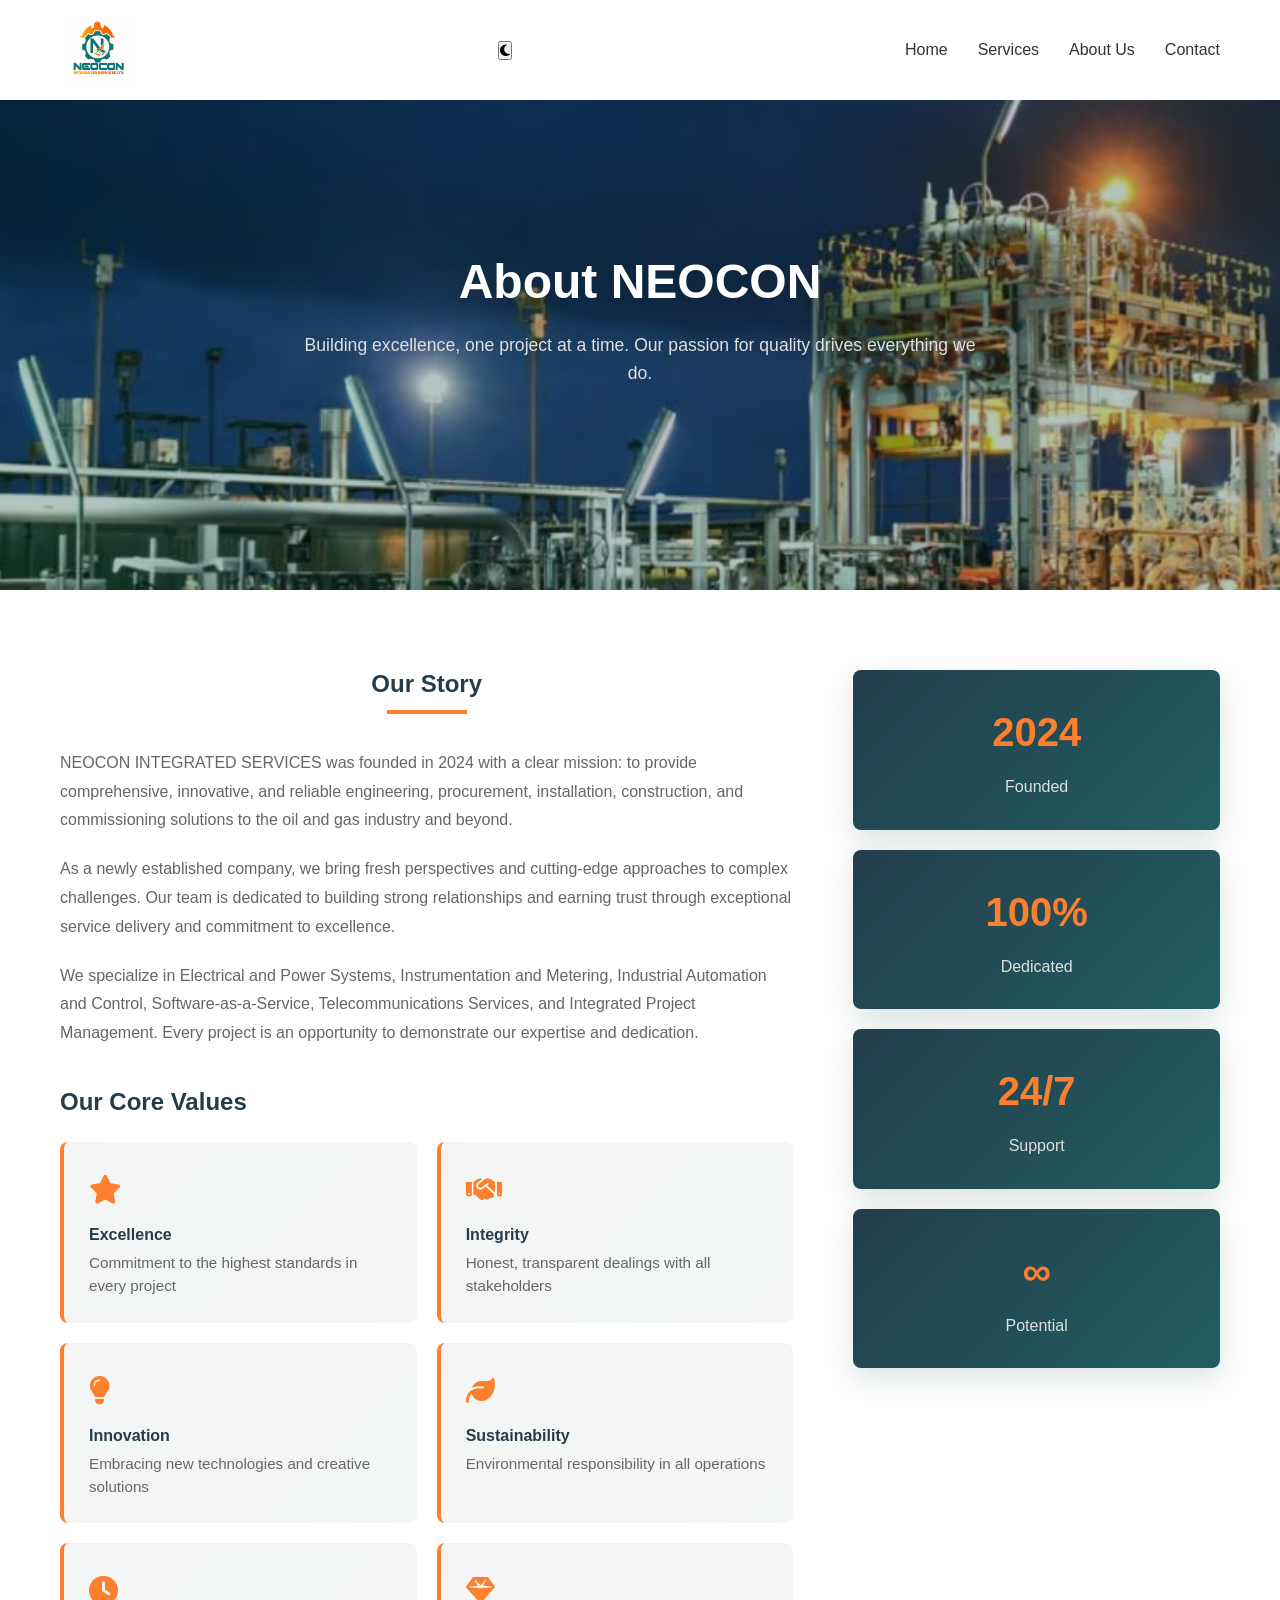
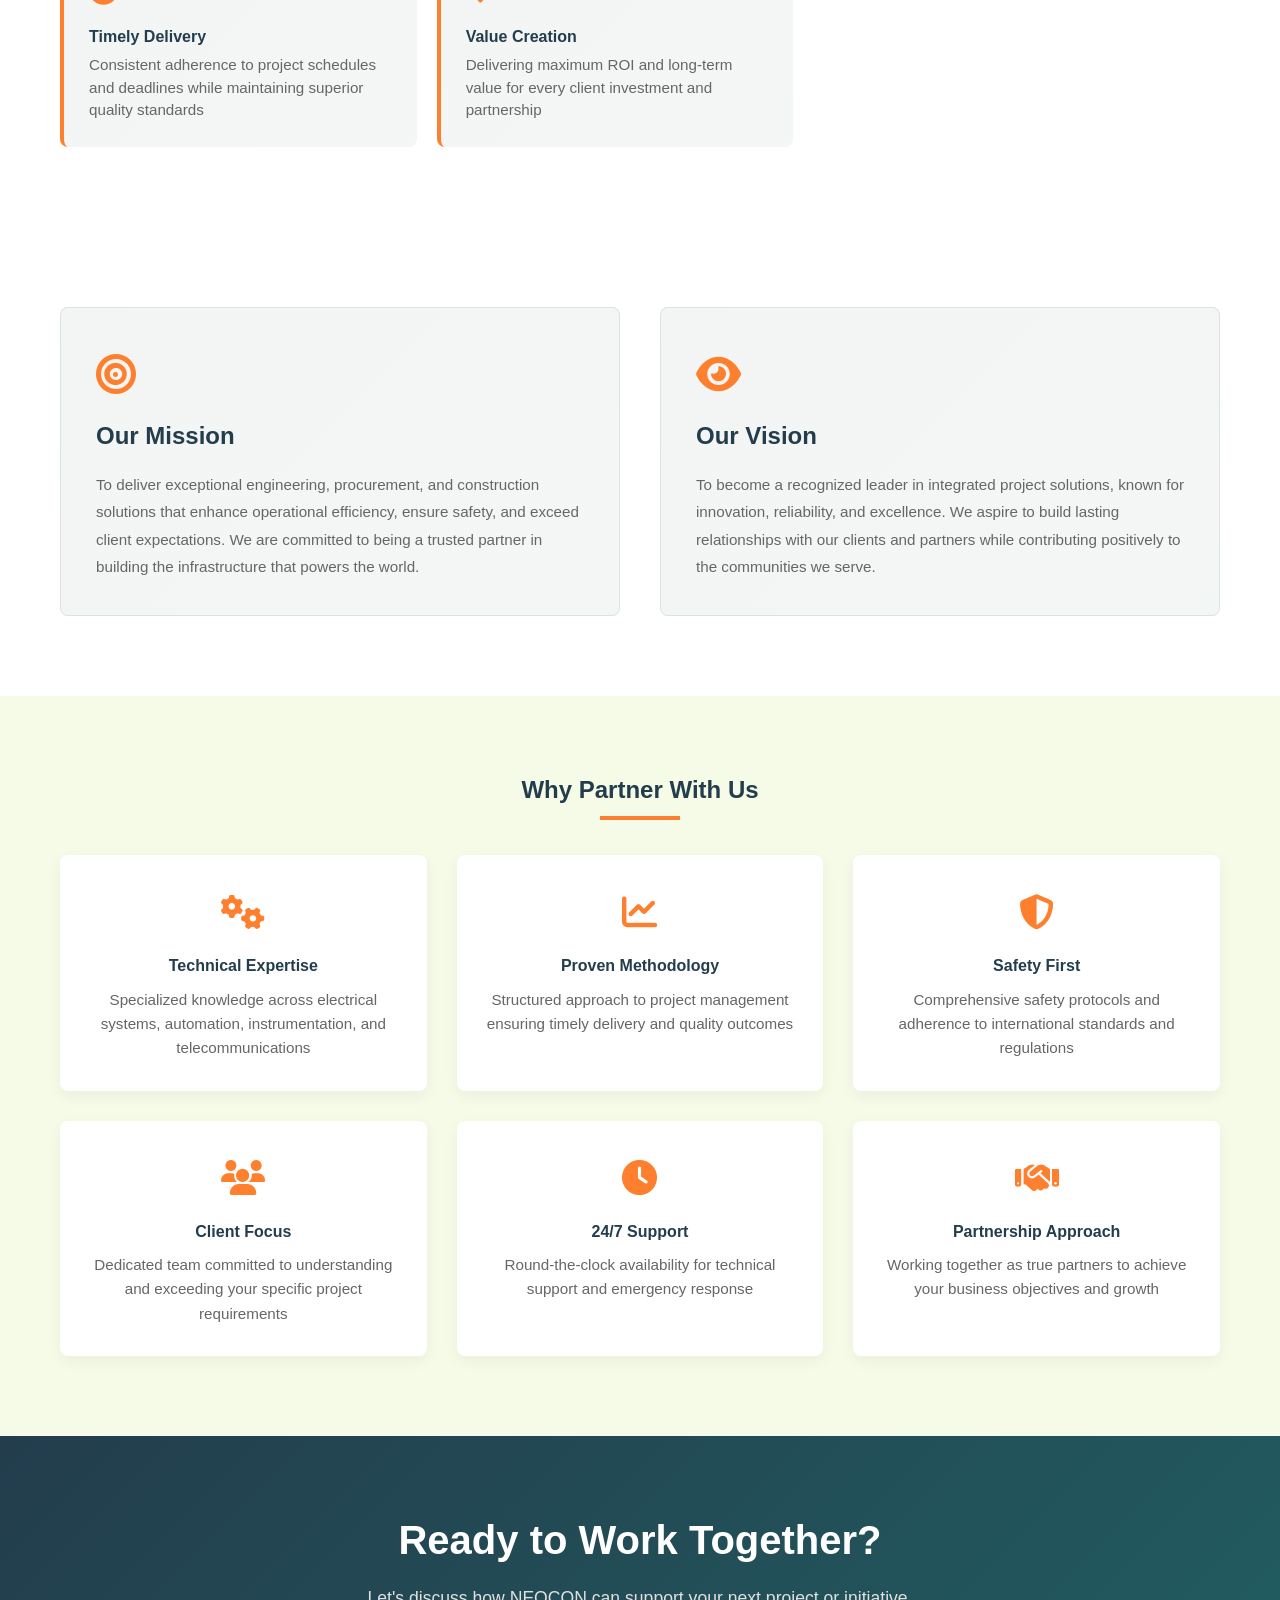
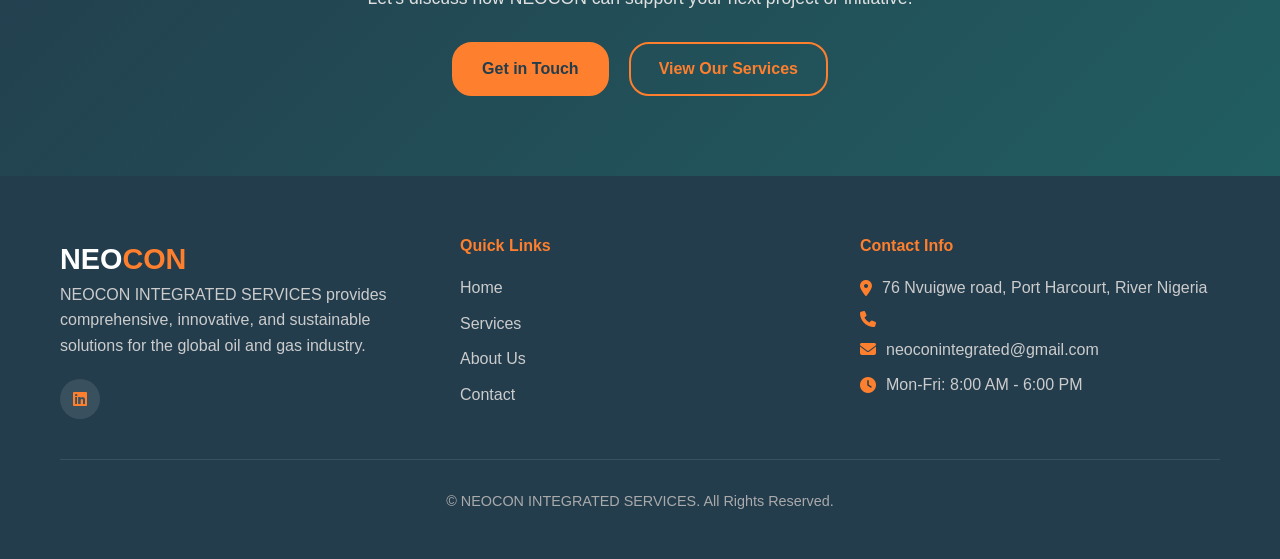
==== about.html @ 06da3a2b "Add files via upload" ====
<!DOCTYPE html>
<html lang="en">
<head>
    <meta charset="UTF-8">
    <meta name="viewport" content="width=device-width, initial-scale=1.0">
    <title>About Us | NEOCON INTEGRATED SERVICES</title>
    <link rel="preload" href="./assets/images/neocon-logo.jpg" as="image">
    <link rel="preload" href="./style.css" as="style">
    <link rel="preload" href="https://cdnjs.cloudflare.com/ajax/libs/font-awesome/6.4.0/css/all.min.css" as="style">
    <link rel="stylesheet" href="https://cdnjs.cloudflare.com/ajax/libs/font-awesome/6.4.0/css/all.min.css">
    <link rel="stylesheet" href="./style.css">
    <style>
        html { background: #233d4d; }
        body { background: #f5fbe6; opacity: 0; animation: fadeIn 0.5s ease-in forwards; }
        @keyframes fadeIn { to { opacity: 1; } }
    </style>
</head>
<body>
    <!-- Header & Navigation -->
    <header id="header">
        <div class="container header-container">
            <div class="logo">
                <div class="logo"><img src="./assets/images/neocon-logo.jpg" style="height: 70px;" alt="NEOCON Logo"></div>
            </div>
            
            <button class="mobile-menu-btn" id="mobile-menu-btn">
                <i class="fas fa-bars"></i>
            </button>

            <button class="theme-toggle" id="theme-toggle" aria-label="Toggle theme">
                <i class="fas fa-moon"></i>
            </button>
            
            <nav class="navigation">
                <ul class="nav-list" id="nav-list">
                    <li><a href="index.html#home">Home</a></li>
                    <li><a href="services.html">Services</a></li>
                    <li><a href="about.html">About Us</a></li>
                    <!-- <li><a href="index.html#projects">Projects</a></li> -->
                    <li><a href="index.html#contact">Contact</a></li>
                </ul>
            </nav>
        </div>
    </header>

    <!-- About Hero Section -->
    <section class="hero about-hero">
        <div class="container">
            <div class="hero-content">
                <h1>About NEOCON</h1>
                <p>Building excellence, one project at a time. Our passion for quality drives everything we do.</p>
            </div>
        </div>
    </section>

    <!-- Company Overview -->
    <section class="section about-overview">
        <div class="container">
            <div class="overview-grid">
                <div class="overview-content">
                    <h2 class="section-title">Our Story</h2>
                    <p>NEOCON INTEGRATED SERVICES was founded in 2024 with a clear mission: to provide comprehensive, innovative, and reliable engineering, procurement, installation, construction, and commissioning solutions to the oil and gas industry and beyond.</p>
                    
                    <p>As a newly established company, we bring fresh perspectives and cutting-edge approaches to complex challenges. Our team is dedicated to building strong relationships and earning trust through exceptional service delivery and commitment to excellence.</p>
                    
                    <p>We specialize in Electrical and Power Systems, Instrumentation and Metering, Industrial Automation and Control, Software-as-a-Service, Telecommunications Services, and Integrated Project Management. Every project is an opportunity to demonstrate our expertise and dedication.</p>

                    <div class="about-values">
                        <h3>Our Core Values</h3>
                        <div class="values-grid">
                            <div class="value-item">
                                <div class="value-icon"><i class="fas fa-star"></i></div>
                                <h4>Excellence</h4>
                                <p>Commitment to the highest standards in every project</p>
                            </div>
                            <div class="value-item">
                                <div class="value-icon"><i class="fas fa-handshake"></i></div>
                                <h4>Integrity</h4>
                                <p>Honest, transparent dealings with all stakeholders</p>
                            </div>
                            <div class="value-item">
                                <div class="value-icon"><i class="fas fa-lightbulb"></i></div>
                                <h4>Innovation</h4>
                                <p>Embracing new technologies and creative solutions</p>
                            </div>
                            <div class="value-item">
                                <div class="value-icon"><i class="fas fa-leaf"></i></div>
                                <h4>Sustainability</h4>
                                <p>Environmental responsibility in all operations</p>
                            </div>
                            <div class="value-item">
                                <div class="value-icon"><i class="fas fa-clock"></i></div>
                                <h4>Timely Delivery</h4>
                                <p>Consistent adherence to project schedules and deadlines while maintaining superior quality standards</p>
                            </div>
                            <div class="value-item">
                                <div class="value-icon"><i class="fas fa-gem"></i></div>
                                <h4>Value Creation</h4>
                                <p>Delivering maximum ROI and long-term value for every client investment and partnership</p>
                            </div>
                        </div>
                    </div>
                </div>

                <div class="overview-stats">
                    <div class="stat-box">
                        <div class="stat-number">2024</div>
                        <div class="stat-label">Founded</div>
                    </div>
                    <div class="stat-box">
                        <div class="stat-number">100%</div>
                        <div class="stat-label">Dedicated</div>
                    </div>
                    <div class="stat-box">
                        <div class="stat-number">24/7</div>
                        <div class="stat-label">Support</div>
                    </div>
                    <div class="stat-box">
                        <div class="stat-number">∞</div>
                        <div class="stat-label">Potential</div>
                    </div>
                </div>
            </div>
        </div>
    </section>

    <!-- Certifications Section -->
    <!-- <section class="section certifications-section">
        <div class="container">
            <h2 class="section-title">Certifications & Credentials</h2>
            
            <div class="certifications-container"> -->
                <!-- Upload Section -->
                <!-- <div class="cert-upload-box">
                    <div class="upload-icon">
                        <i class="fas fa-cloud-upload-alt"></i>
                    </div>
                    <h3>Add Certifications</h3>
                    <p>Upload company certifications, compliance documents, and credentials here</p>
                    <div class="cert-upload-area" id="certUploadArea">
                        <input type="file" id="certInput" multiple accept="image/*,.pdf" hidden>
                        <p><i class="fas fa-upload"></i> Click or drag images/PDFs here</p>
                    </div>
                    <button id="certBrowseBtn" class="btn" style="margin-top: 15px;">Choose Files</button>
                </div> -->

                <!-- Gallery Section -->
                <!-- <div class="cert-gallery" id="certGallery">
                    <h3 style="grid-column: 1 / -1; text-align: center; color: var(--dark-green); margin-bottom: 20px;">Uploaded Certifications</h3>
                    <div id="certItems" style="grid-column: 1 / -1; text-align: center; padding: 40px; color: #999;">
                        <p>No certifications uploaded yet</p>
                    </div>
                </div>
            </div> -->
        <!-- </div>
    </section> -->

    <!-- Mission & Vision -->
    <section class="section mission-vision">
        <div class="container">
            <div class="mission-vision-grid">
                <div class="mission-box">
                    <div class="mv-icon">
                        <i class="fas fa-bullseye"></i>
                    </div>
                    <h3>Our Mission</h3>
                    <p>To deliver exceptional engineering, procurement, and construction solutions that enhance operational efficiency, ensure safety, and exceed client expectations. We are committed to being a trusted partner in building the infrastructure that powers the world.</p>
                </div>

                <div class="vision-box">
                    <div class="mv-icon">
                        <i class="fas fa-eye"></i>
                    </div>
                    <h3>Our Vision</h3>
                    <p>To become a recognized leader in integrated project solutions, known for innovation, reliability, and excellence. We aspire to build lasting relationships with our clients and partners while contributing positively to the communities we serve.</p>
                </div>
            </div>
        </div>
    </section>

    <!-- Why Partner With Us -->
    <section class="section why-partner">
        <div class="container">
            <h2 class="section-title">Why Partner With Us</h2>
            <div class="partner-grid">
                <div class="partner-card">
                    <div class="partner-icon">
                        <i class="fas fa-cogs"></i>
                    </div>
                    <h4>Technical Expertise</h4>
                    <p>Specialized knowledge across electrical systems, automation, instrumentation, and telecommunications</p>
                </div>

                <div class="partner-card">
                    <div class="partner-icon">
                        <i class="fas fa-chart-line"></i>
                    </div>
                    <h4>Proven Methodology</h4>
                    <p>Structured approach to project management ensuring timely delivery and quality outcomes</p>
                </div>

                <div class="partner-card">
                    <div class="partner-icon">
                        <i class="fas fa-shield-alt"></i>
                    </div>
                    <h4>Safety First</h4>
                    <p>Comprehensive safety protocols and adherence to international standards and regulations</p>
                </div>

                <div class="partner-card">
                    <div class="partner-icon">
                        <i class="fas fa-users"></i>
                    </div>
                    <h4>Client Focus</h4>
                    <p>Dedicated team committed to understanding and exceeding your specific project requirements</p>
                </div>

                <div class="partner-card">
                    <div class="partner-icon">
                        <i class="fas fa-clock"></i>
                    </div>
                    <h4>24/7 Support</h4>
                    <p>Round-the-clock availability for technical support and emergency response</p>
                </div>

                <div class="partner-card">
                    <div class="partner-icon">
                        <i class="fas fa-handshake"></i>
                    </div>
                    <h4>Partnership Approach</h4>
                    <p>Working together as true partners to achieve your business objectives and growth</p>
                </div>
            </div>
        </div>
    </section>

    <!-- CTA Section -->
    <section class="section cta-section">
        <div class="container">
            <div class="cta-content">
                <h2>Ready to Work Together?</h2>
                <p>Let's discuss how NEOCON can support your next project or initiative.</p>
                <div class="cta-buttons">
                    <a href="index.html#contact" class="btn">Get in Touch</a>
                    <a href="services.html" class="btn btn-outline">View Our Services</a>
                </div>
            </div>
        </div>
    </section>

    <!-- Footer -->
    <footer>
        <div class="container">
            <div class="footer-content">
                <div class="footer-about">
                    <div class="footer-logo">
                        <div class="logo-text">NEO<span>CON</span></div>
                    </div>
                    <p>NEOCON INTEGRATED SERVICES provides comprehensive, innovative, and sustainable solutions for the global oil and gas industry.</p>
                    <div class="social-links">
                        <a href="#"><i class="fab fa-linkedin"></i></a>
                        <!-- <a href="#"><i class="fab fa-twitter"></i></a>
                        <a href="#"><i class="fab fa-facebook"></i></a>
                        <a href="#"><i class="fab fa-instagram"></i></a> -->
                    </div>
                </div>
                
                <div class="footer-links">
                    <h4>Quick Links</h4>
                    <ul>
                        <li><a href="index.html#home">Home</a></li>
                        <li><a href="./services.html">Services</a></li>
                        <li><a href="./about.html">About Us</a></li>
                        <!-- <li><a href="index.html#projects">Projects</a></li> -->
                        <li><a href="index.html#contact">Contact</a></li>
                    </ul>
                </div>
                
                <div class="footer-contact">
                    <h4>Contact Info</h4>
                    <p><i class="fas fa-map-marker-alt"></i> <a href="https://maps.app.goo.gl/WwcGTMged2ic7TFr7" >  76 Nvuigwe road, Port Harcourt, River Nigeria</a></p>
                    <p><i class="fas fa-phone"></i> <a href="tel:+"></a></p>
                    <p><i class="fas fa-envelope"></i> <a href="mailto:neoconintegrated@gmail.com">neoconintegrated@gmail.com</a></p>
                    <p><i class="fas fa-clock"></i> Mon-Fri: 8:00 AM - 6:00 PM</p>
                </div>
            </div>
            
            <div class="copyright">
                <p>&copy;  NEOCON INTEGRATED SERVICES. All Rights Reserved.</p>
            </div>
        </div>
    </footer>

    <script>
        // Mobile Menu Toggle
        const mobileMenuBtn = document.getElementById('mobile-menu-btn');
        const navList = document.getElementById('nav-list');
        
        mobileMenuBtn.addEventListener('click', () => {
            navList.classList.toggle('active');
            mobileMenuBtn.innerHTML = navList.classList.contains('active') 
                ? '<i class="fas fa-times"></i>' 
                : '<i class="fas fa-bars"></i>';
        });
        
        // Close mobile menu when clicking a link
        document.querySelectorAll('.nav-list a').forEach(link => {
            link.addEventListener('click', () => {
                navList.classList.remove('active');
                mobileMenuBtn.innerHTML = '<i class="fas fa-bars"></i>';
            });
        });
        
        // Header scroll effect
        window.addEventListener('scroll', () => {
            const header = document.getElementById('header');
            if (window.scrollY > 100) {
                header.classList.add('scrolled');
            } else {
                header.classList.remove('scrolled');
            }
        });

        // Certification Upload Handling
        const certInput = document.getElementById('certInput');
        const certBrowseBtn = document.getElementById('certBrowseBtn');
        const certUploadArea = document.getElementById('certUploadArea');
        const certGallery = document.getElementById('certGallery');
        const certItems = document.getElementById('certItems');

        certBrowseBtn.addEventListener('click', () => certInput.click());

        certUploadArea.addEventListener('click', () => certInput.click());

        // Drag and drop
        certUploadArea.addEventListener('dragover', (e) => {
            e.preventDefault();
            certUploadArea.style.borderColor = 'var(--light-orange)';
            certUploadArea.style.backgroundColor = 'rgba(249, 168, 38, 0.05)';
        });

        certUploadArea.addEventListener('dragleave', () => {
            certUploadArea.style.borderColor = '#ddd';
            certUploadArea.style.backgroundColor = '#f9f9f9';
        });

        certUploadArea.addEventListener('drop', (e) => {
            e.preventDefault();
            certUploadArea.style.borderColor = '#ddd';
            certUploadArea.style.backgroundColor = '#f9f9f9';
            handleFiles(e.dataTransfer.files);
        });

        certInput.addEventListener('change', (e) => {
            handleFiles(e.target.files);
        });

        function handleFiles(files) {
            if (files.length === 0) return;

            // Clear the "no certifications" message
            if (certItems.querySelector('p')) {
                certItems.innerHTML = '';
            }

            Array.from(files).forEach(file => {
                if (file.type.startsWith('image/') || file.type === 'application/pdf') {
                    const certItem = document.createElement('div');
                    certItem.className = 'cert-item';

                    if (file.type.startsWith('image/')) {
                        const reader = new FileReader();
                        reader.onload = (e) => {
                            certItem.innerHTML = `
                                <img src="${e.target.result}" alt="Certification">
                                <div class="cert-name">${file.name}</div>
                                <button class="cert-delete" onclick="this.parentElement.remove()">
                                    <i class="fas fa-trash"></i>
                                </button>
                            `;
                            certItems.appendChild(certItem);
                        };
                        reader.readAsDataURL(file);
                    } else if (file.type === 'application/pdf') {
                        certItem.innerHTML = `
                            <div class="cert-pdf-icon"><i class="fas fa-file-pdf"></i></div>
                            <div class="cert-name">${file.name}</div>
                            <button class="cert-delete" onclick="this.parentElement.remove()">
                                <i class="fas fa-trash"></i>
                            </button>
                        `;
                        certItems.appendChild(certItem);
                    }
                }
            });
        }

        // Smooth scrolling for anchor links
        document.querySelectorAll('a[href^="#"]').forEach(anchor => {
            anchor.addEventListener('click', function(e) {
                e.preventDefault();
                
                const targetId = this.getAttribute('href');
                if (targetId === '#') return;
                
                const targetElement = document.querySelector(targetId);
                if (targetElement) {
                    window.scrollTo({
                        top: targetElement.offsetTop - 80,
                        behavior: 'smooth'
                    });
                }
            });
        });
    </script>
    <script>
        (function() {
            const toggle = document.getElementById('theme-toggle');
            if (!toggle) return;
            const root = document.documentElement;
            const stored = localStorage.getItem('theme');
            const prefersDark = window.matchMedia && window.matchMedia('(prefers-color-scheme: dark)').matches;
            let theme = stored || (prefersDark ? 'dark' : 'light');
            root.setAttribute('data-theme', theme);
            function updateIcon() {
                toggle.innerHTML = theme === 'dark' ? '<i class="fas fa-sun"></i>' : '<i class="fas fa-moon"></i>';
            }
            updateIcon();
            toggle.addEventListener('click', () => {
                theme = theme === 'dark' ? 'light' : 'dark';
                root.setAttribute('data-theme', theme);
                localStorage.setItem('theme', theme);
                updateIcon();
            });
        })();
    </script>
</body>
</html>
---- style.css ----
/* Base Styles & Variables */
        :root {
            --dark-green: #233d4d;
            --light-orange: #fe7f2d;
            --medium-green: #215e61;
            --light-green: #2a7a7e;
            --dark-gray: #333;
            --light-gray: #f5fbe6;
            --white: #ffffff;
            --transition: all 0.3s ease;
        }

        * {
            margin: 0;
            padding: 0;
            box-sizing: border-box;
        }

        html {
            scroll-behavior: smooth;
        }

        body {
            font-family: 'Segoe UI', Tahoma, Geneva, Verdana, sans-serif;
            line-height: 1.6;
            color: var(--dark-gray);
            background-color: var(--white);
            opacity: 0;
            animation: fadeInBody 0.5s ease-in forwards;
            transition: background-color 0.25s ease, color 0.25s ease;
            overflow-x: hidden;
        }

        @keyframes fadeInBody {
            to {
                opacity: 1;
            }
        }

        /* Smooth section reveal animations */
        .section {
            animation: slideUpFade 0.8s ease-out forwards;
            opacity: 0;
        }

        @keyframes slideUpFade {
            from {
                opacity: 0;
                transform: translateY(20px);
            }
            to {
                opacity: 1;
                transform: translateY(0);
            }
        }

        header {
            animation: slideDownFade 0.6s ease-out forwards;
        }

        @keyframes slideDownFade {
            from {
                opacity: 0;
                transform: translateY(-20px);
            }
            to {
                opacity: 1;
                transform: translateY(0);
            }
        }

        footer {
            animation: slideUpFade 0.8s ease-out forwards;
            opacity: 0;
        }

        h1, h2, h3, h4 {
            font-weight: 700;
            line-height: 1.2;
            margin-bottom: 1rem;
        }

        p {
            margin-bottom: 1rem;
        }

        a {
            text-decoration: none;
            color: inherit;
        }

        ul {
            list-style: none;
        }

        .container {
            width: 100%;
            max-width: 1200px;
            margin: 0 auto;
            padding: 0 20px;
        }

        .section {
            padding: 80px 0;
            animation: slideUpFade 0.8s ease-out forwards;
            opacity: 0;
        }

        /* Stagger animation delays for multiple sections */
        .section:nth-of-type(1) { animation-delay: 0.1s; }
        .section:nth-of-type(2) { animation-delay: 0.2s; }
        .section:nth-of-type(3) { animation-delay: 0.3s; }
        .section:nth-of-type(4) { animation-delay: 0.4s; }
        .section:nth-of-type(5) { animation-delay: 0.5s; }

        .section-title {
            text-align: center;
            margin-bottom: 50px;
            color: var(--dark-green);
            position: relative;
        }

        .section-title::after {
            content: '';
            position: absolute;
            width: 80px;
            height: 4px;
            background-color: var(--light-orange);
            bottom: -15px;
            left: 50%;
            transform: translateX(-50%);
        }

        .btn {
            display: inline-block;
            padding: 12px 28px;
            background-color: var(--light-orange);
            color: var(--dark-green);
            font-weight: 600;
            border-radius: 20px;
            transition: var(--transition);
            border: 2px solid var(--light-orange);
        }

        .btn:hover {
            background-color: transparent;
            color: var(--light-orange);
        }

        .btn-outline {
            background-color: transparent;
            color: var(--light-orange);
            border: 2px solid var(--light-orange);
            border-radius: 20px;
        }

        .btn-outline:hover {
            background-color: var(--light-orange);
            color: var(--dark-green);
        }

        /* Header & Navigation */
        header {
            position: fixed;
            top: 0;
            left: 0;
            width: 100%;
            z-index: 1000;
            /* background-color: rgba(10, 61, 47, 0.95); */
            background-color: white;
            padding: 15px 0;
            transition: var(--transition);
        }

        header.scrolled {
            padding: 10px 0;
            box-shadow: 0 5px 15px rgba(0, 0, 0, 0.1);
        }

        .header-container {
            display: flex;
            justify-content: space-between;
            align-items: center;
            width: 100%;
        }

        .logo {
            display: flex;
            align-items: center;
        }

        .logo-text {
            color: var(--white);
            font-size: 1.8rem;
            font-weight: 700;
        }

         span {
            color: var(--light-orange);
        }

        .nav-list {
            display: flex;
        }

        .nav-list li {
            margin-left: 30px;
        }

        .nav-list a {
            color: var(black);
            font-weight: 500;
            transition: var(--transition);
            position: relative;
        }

        .nav-list a:hover {
            color: var(--light-orange);
        }

        .nav-list a::after {
            content: '';
            position: absolute;
            width: 0;
            height: 2px;
            background-color: var(--light-orange);
            bottom: -5px;
            left: 0;
            transition: var(--transition);
        }

        .nav-list a:hover::after {
            width: 100%;

        }

        .mobile-menu-btn {
            display: none;
            background: none;
            border: none;
            color: var(--dark-green);
            font-size: 1.5rem;
            cursor: pointer;
            padding: 8px 12px;
        }

        /* theme-toggle styles removed */

        /* Hero Section */
        .hero {
            height: 100vh;
            background: linear-gradient(rgba(10, 61, 47, 0.2), rgba(10, 61, 47, 0.2)), url('./assets/images/maksym-kaharlytskyi-u13zBF4r56A-unsplash.jpg');
            object-fit: cover;
            background-size: cover;
            background-position: center;
            display: flex;
            align-items: center;
            color: var(--white);
            text-align: center;
            margin-top: 50px;
        }

        .hero-content {
            max-width: 800px;
            margin: 0 auto;
        }

        .hero h1 {
            font-size: 3.5rem;
            margin-bottom: 20px;
            color: var(--white);
        }

        .hero p {
            font-size: 1.2rem;
            margin-bottom: 30px;
            color: #e0e0e0;
        }

        .hero-btns {
            display: flex;
            justify-content: center;
            gap: 20px;
            margin-top: 30px;
            border-radius: 20px;
        }

        /* Services Section */
        .services {
            background-color: var(--light-gray);
        }

        .services-grid {
            display: grid;
            grid-template-columns: repeat(auto-fit, minmax(300px, 1fr));
            gap: 30px;
        }

        .service-card {
            /* background-color: var(--white); */
            background: linear-gradient(rgba(4, 59, 15, 1.0), rgba(3, 59, 18, 1.0)), url('./assets/images/elena-mozhvilo-RhXAO8OXyDY-unsplash.jpg');
            color: white;
            border-radius: 8px;
            overflow: hidden;
            box-shadow: 0 5px 15px rgba(0, 0, 0, 0.05);
            transition: var(--transition);
        }

        .service-card:hover {
            transform: translateY(-10px);
            box-shadow: 0 15px 30px rgba(0, 0, 0, 0.1);
        }

        .service-icon {
            height: 70px;
            width: 70px;
            background-color: var(--white);
            color: var(--light-orange);
            border-radius: 50%;
            display: flex;
            align-items: center;
            justify-content: center;
            font-size: 1.8rem;
            margin: 30px auto 20px;
        }

        .service-content {
            padding: 30px 25px 30px;
            text-align: center;
        }

        .service-content h3 {
            color: var(--white);
        }

        /* About Section */
        #about {
            background-color: var(--white);
        }
        .about-content {
            display: grid;
            grid-template-columns: repeat(auto-fit, minmax(300px, 1fr));
            gap: 50px;
            align-items: center;
        }

        .about-text h2 {
            color: var(--dark-green);
        }

        .about-highlights {
            margin-top: 30px;
        }

        .highlight {
            display: flex;
            align-items: center;
            margin-bottom: 20px;
        }

        .highlight-icon {
            color: var(--light-orange);
            font-size: 1.5rem;
            margin-right: 15px;
        }

        /* Projects Section */
        /* .projects {
            background-color: var(--light-gray);
        }

        .project-grid {
            display: grid;
            grid-template-columns: repeat(auto-fit, minmax(300px, 1fr));
            gap: 30px;
        }

        .project-card {
            background-color: var(--white);
            border-radius: 8px;
            overflow: hidden;
            box-shadow: 0 5px 15px rgba(0, 0, 0, 0.05);
        }

        .project-img {
            height: 200px;
            background-color: var(--medium-green);
            background-size: cover;
            background-position: center;
        }

        .project-content {
            padding: 25px;
        }

        .project-content h3 {
            color: var(--dark-green);
        } */

        /* Contact Section */
        #contact {
            background-color: var(--light-gray);
        }
        .contact-container {
            display: grid;
            grid-template-columns: repeat(auto-fit, minmax(300px, 1fr));
            gap: 50px;
        }

        .contact-info h3 {
            color: var(--dark-green);
            margin-bottom: 20px;
        }

        .contact-detail {
            display: flex;
            align-items: flex-start;
            margin-bottom: 25px;
        }

        .contact-icon {
            color: var(--light-orange);
            font-size: 1.2rem;
            margin-right: 15px;
            margin-top: 5px;
        }

        .contact-form input,
        .contact-form textarea {
            width: 100%;
            padding: 12px 15px;
            margin-bottom: 20px;
            border: 1px solid #ddd;
            border-radius: 4px;
            font-family: inherit;
        }

        .contact-form textarea {
            min-height: 150px;
            resize: vertical;
        }

        /* Footer */
        footer {
            background-color: var(--dark-green);
            color: var(--white);
            padding: 60px 0 30px;
        }

        .footer-content {
            display: grid;
            grid-template-columns: repeat(auto-fit, minmax(250px, 1fr));
            gap: 40px;
            margin-bottom: 40px;
        }

        .footer-logo .logo-text {
            font-size: 1.8rem;
        }

        .footer-about p {
            margin-bottom: 20px;
            color: #ccc;
        }

        .footer-links h4,
        .footer-contact h4 {
            color: var(--light-orange);
            margin-bottom: 20px;
        }

        .footer-links ul li {
            margin-bottom: 10px;
        }

        .footer-links ul li a {
            color: #ccc;
            transition: var(--transition);
        }

        .footer-links ul li a:hover {
            color: var(--light-orange);
            padding-left: 5px;
        }

        .footer-contact p {
            color: #ccc;
            margin-bottom: 10px;
            display: flex;
            align-items: center;
        }

        .footer-contact i {
            color: var(--light-orange);
            margin-right: 10px;
        }

        .copyright {
            text-align: center;
            padding-top: 30px;
            border-top: 1px solid rgba(255, 255, 255, 0.1);
            color: #aaa;
            font-size: 0.9rem;
        }

        /* Responsive Design */
        @media (max-width: 992px) {
            .hero h1 {
                font-size: 2.8rem;
            }
            
            
        }

        @media (max-width: 768px) {
            .mobile-menu-btn {
                display: block;
                position: absolute;
                top: 25px;
                left: 90%;
            }

            /* .logo {
                display: none;
        
        /* Lightbox Modal Styles - Removed */

            .nav-list {
                position: fixed;
                top: 70px;
                left: 0;
                width: 100%;
                background-color: var(--white);
                flex-direction: column;
                align-items: center;
                padding: 20px 0;
                transform: translateY(-100%);
                opacity: 0;
                visibility: hidden;
                transition: var(--transition);
                box-shadow: 0 10px 15px rgba(0, 0, 0, 0.1);
            }

            .nav-list.active {
                transform: translateY(0);
                opacity: 1;
                visibility: visible;
            }

            .nav-list li {
                margin: 15px 0;
            }

            .hero h1 {
                font-size: 2.3rem;
            }

            .hero-btns {
                flex-direction: column;
                align-items: center;
            }

            .btn {
                width: 200px;
                text-align: center;
            }
        }

        @media (max-width: 576px) {
            .hero h1 {
                font-size: 2rem;
            }

            .section {
                padding: 60px 0;
            }

            .section-title {
                font-size: 1.8rem;
            }
        }

        /* Services Page Styles */
        .services-hero {
            background: linear-gradient(rgba(10, 61, 47, 0.4), rgba(10, 61, 47, 0.6)), url('./assets/images/elena-mozhvilo-RhXAO8OXyDY-unsplash.jpg');
            background-size: cover;
            background-position: center;
            height: 60vh;
            display: flex;
            align-items: center;
            justify-content: center;
            text-align: center;
            color: var(--white);
            margin-top: 50px;
        }

        .services-hero h1 {
            font-size: 3rem;
            margin-bottom: auto;
            color: var(--white);
            background: linear-gradient(rgba(10, 61, 47, 0.4), rgba(10, 61, 47, 0.6));
            padding: 10px 20px;
        }

        .services-hero p {
            font-size: 1.1rem;
            max-width: 700px;
            margin: 0 auto;
            color: #e0e0e0;
            background: linear-gradient(rgba(10, 61, 47, 0.4), rgba(10, 61, 47, 0.6));
            padding: 10px 20px;
        }

        /* Detailed Services Section */
        .services-detailed {
            background-color: var(--white);
        }

        .service-detail-card {
            margin-bottom: 80px;
            padding: 40px 0;
            border-bottom: 1px solid #eee;
        }

        .service-detail-card:last-child {
            border-bottom: none;
            margin-bottom: 0;
        }

        .service-detail-grid {
            display: grid;
            grid-template-columns: 1fr 1fr;
            gap: 60px;
            align-items: center;
        }

        .service-detail-grid.reverse {
            direction: rtl;
        }

        .service-detail-grid.reverse > * {
            direction: ltr;
        }

        .service-detail-header {
            display: flex;
            align-items: center;
            gap: 20px;
            margin-bottom: 30px;
        }

        .service-detail-icon {
            width: 70px;
            height: 70px;
            background: linear-gradient(135deg, var(--dark-green), var(--medium-green));
            color: var(--light-orange);
            border-radius: 50%;
            display: flex;
            align-items: center;
            justify-content: center;
            font-size: 2rem;
            flex-shrink: 0;
        }

        .service-detail-header h2 {
            color: var(--dark-green);
            margin: 0;
        }

        .service-detail-content {
            color: var(--dark-gray);
        }

        .service-detail-content p {
            font-size: 1rem;
            line-height: 1.8;
            margin-bottom: 25px;
            color: #666;
        }

        .service-features {
            list-style: none;
            display: grid;
            grid-template-columns: 1fr 1fr;
            gap: 15px;
        }

        .service-features li {
            display: flex;
            align-items: center;
            color: var(--dark-gray);
        }

        .service-features i {
            color: var(--light-orange);
            margin-right: 12px;
            font-size: 0.9rem;
        }

        .service-detail-img {
            display: flex;
            justify-content: center;
            
        }

        .img-placeholder {
            width: 50%;
            height: 300px;
            border-radius: 8px;
            display: flex;
            align-items: center;
            justify-content: center;
            font-size: 5rem;
            color: rgba(255, 255, 255, 0.3);
            box-shadow: 0 10px 30px rgba(0, 0, 0, 0.8);
            border: 5px solid #0a3d2f;
        }

        /* Specialized Services Section */
        .specialized-services {
            background-color: var(--light-gray);
        }

        .specialized-grid {
            display: grid;
            grid-template-columns: repeat(auto-fit, minmax(280px, 1fr));
            gap: 30px;
        }

        .specialized-card {
            background-color: var(--white);
            padding: 30px 25px;
            border-radius: 8px;
            text-align: center;
            transition: var(--transition);
            box-shadow: 0 5px 15px rgba(0, 0, 0, 0.05);
        }

        .specialized-card:hover {
            transform: translateY(-8px);
            box-shadow: 0 15px 30px rgba(0, 0, 0, 0.1);
        }

        .specialized-icon {
            width: 60px;
            height: 60px;
            background: linear-gradient(135deg, var(--dark-green), var(--medium-green));
            color: var(--light-orange);
            border-radius: 50%;
            display: flex;
            align-items: center;
            justify-content: center;
            font-size: 1.8rem;
            margin: 0 auto 20px;
        }

        .specialized-card h3 {
            color: var(--dark-green);
            margin-bottom: 15px;
        }

        .specialized-card p {
            color: #666;
            font-size: 0.95rem;
            line-height: 1.6;
            margin: 0;
        }

        /* Why Choose Us Section */
        .why-choose-us {
            background-color: var(--white);
        }

        .why-grid {
            display: grid;
            grid-template-columns: repeat(auto-fit, minmax(300px, 1fr));
            gap: 30px;
        }

        .why-card {
            background: linear-gradient(135deg, rgba(10, 61, 47, 0.05), rgba(26, 92, 72, 0.05));
            padding: 35px 25px;
            border-radius: 8px;
            border-left: 4px solid var(--light-orange);
            transition: var(--transition);
        }

        .why-card:hover {
            transform: translateX(5px);
            box-shadow: 0 10px 25px rgba(0, 0, 0, 0.08);
        }

        .why-icon {
            width: 50px;
            height: 50px;
            background-color: var(--light-orange);
            color: var(--dark-green);
            border-radius: 50%;
            display: flex;
            align-items: center;
            justify-content: center;
            font-size: 1.5rem;
            margin-bottom: 15px;
        }

        .why-card h3 {
            color: var(--dark-green);
            margin-bottom: 10px;
        }

        .why-card p {
            color: #666;
            font-size: 0.95rem;
            line-height: 1.6;
            margin: 0;
        }

        /* CTA Section */
        .cta-section {
            background: linear-gradient(135deg, var(--dark-green), var(--medium-green));
            color: var(--white);
            text-align: center;
        }

        .cta-content h2 {
            color: var(--white);
            font-size: 2.5rem;
            margin-bottom: 20px;
        }

        .cta-content p {
            color: #e0e0e0;
            font-size: 1.1rem;
            margin-bottom: 30px;
            max-width: 600px;
            margin-left: auto;
            margin-right: auto;
        }

        .cta-buttons {
            display: flex;
            gap: 20px;
            justify-content: center;
            flex-wrap: wrap;
        }

        .cta-buttons .btn {
            background-color: var(--light-orange);
            color: var(--dark-green);
        }

        .cta-buttons .btn-outline {
            background-color: transparent;
            color: var(--light-orange);
            border: 2px solid var(--light-orange);
        }

        .cta-buttons .btn-outline:hover {
            background-color: var(--light-orange);
            color: var(--dark-green);
        }

        /* Social Links */
        .social-links {
            display: flex;
            gap: 15px;
            margin-top: 20px;
        }

        .social-links a {
            width: 40px;
            height: 40px;
            background-color: rgba(255, 255, 255, 0.1);
            color: var(--light-orange);
            border-radius: 50%;
            display: flex;
            align-items: center;
            justify-content: center;
            transition: var(--transition);
        }

        .social-links a:hover {
            background-color: var(--light-orange);
            color: var(--dark-green);
        }

        /* Responsive Services Page */
        @media (max-width: 992px) {
            .service-detail-grid {
                grid-template-columns: 1fr;
                gap: 40px;
            }

            .service-detail-grid.reverse {
                direction: ltr;
            }

            .service-features {
                grid-template-columns: 1fr;
            }

            .service-detail-img {
                display: flex;
                justify-content: center;
                width: 100%;
            }

            .img-placeholder {
                width: 100%;
            }

            .services-hero h1 {
                font-size: 2.3rem;
            }

            .cta-content h2 {
                font-size: 2rem;
            }
            
        }

        @media (max-width: 768px) {
            .services-hero {
                height: 50vh;
            }

            .services-hero h1 {
                font-size: 2rem;
            }

            .services-hero p {
                font-size: 1rem;
            }

            .service-detail-card {
                margin-bottom: 60px;
                padding: 30px 0;
            }

            .service-detail-header {
                flex-direction: column;
                text-align: center;
                margin-bottom: 20px;
            }

            .service-detail-header h2 {
                margin-top: 10px;
            }

            .why-grid {
                grid-template-columns: 1fr;
            }

            .cta-buttons {
                flex-direction: column;
                align-items: center;
            }

            .cta-buttons .btn {
                width: 100%;
                max-width: 250px;
            }
        }

        @media (max-width: 576px) {
            .services-hero {
                height: 40vh;
            }

            .services-hero h1 {
                font-size: 1.8rem;
            }

            .services-hero p {
                font-size: 0.95rem;
            }

            .specialized-grid {
                grid-template-columns: 1fr;
            }

            .cta-content h2 {
                font-size: 1.8rem;
            }

            .cta-content p {
                font-size: 1rem;
            }

            .service-detail-header h2 {
                font-size: 1.5rem;
            }

            .img-placeholder {
                height: 43vh;
                font-size: 3rem;
            }
        }

        /* About Page Styles */
        .about-hero {
            background: linear-gradient(rgba(10, 61, 47, 0.3), rgba(10, 61, 47, 0.3)), url('./assets/images/capacity-for-the-agbara.avif');
            background-size: cover;
            background-position: center;
            height: 60vh;
            display: flex;
            align-items: center;
            justify-content: center;
            text-align: center;
            color: var(--white);
            margin-top: 50px;
        }

        .about-hero h1 {
            font-size: 3rem;
            margin-bottom: 20px;
            color: var(--white);
        }

        .about-hero p {
            font-size: 1.1rem;
            max-width: 700px;
            margin: 0 auto;
            color: #e0e0e0;
        }

        /* About Overview Section */
        .about-overview {
            background-color: var(--white);
        }

        .overview-grid {
            display: grid;
            grid-template-columns: 2fr 1fr;
            gap: 60px;
            align-items: start;
        }

        .overview-content h2 {
            color: var(--dark-green);
        }

        .overview-content p {
            color: #666;
            line-height: 1.8;
            margin-bottom: 20px;
            font-size: 1rem;
        }

        .about-values {
            margin-top: 40px;
        }

        .about-values h3 {
            color: var(--dark-green);
            margin-bottom: 25px;
            font-size: 1.5rem;
        }

        .values-grid {
            display: grid;
            grid-template-columns: 1fr 1fr;
            gap: 20px;
        }

        .value-item {
            background: linear-gradient(135deg, rgba(10, 61, 47, 0.05), rgba(26, 92, 72, 0.05));
            padding: 25px;
            border-radius: 8px;
            border-left: 4px solid var(--light-orange);
        }

        .value-icon {
            font-size: 1.8rem;
            color: var(--light-orange);
            margin-bottom: 12px;
        }

        .value-item h4 {
            color: var(--dark-green);
            margin-bottom: 8px;
        }

        .value-item p {
            color: #666;
            font-size: 0.95rem;
            margin: 0;
            line-height: 1.5;
        }

        .overview-stats {
            display: grid;
            grid-template-columns: 1fr;
            gap: 20px;
        }

        .stat-box {
            background: linear-gradient(135deg, var(--dark-green), var(--medium-green));
            color: var(--white);
            padding: 30px;
            border-radius: 8px;
            text-align: center;
            box-shadow: 0 10px 30px rgba(10, 61, 47, 0.15);
        }

        .stat-number {
            font-size: 2.5rem;
            font-weight: 700;
            color: var(--light-orange);
            margin-bottom: 10px;
        }

        .stat-label {
            font-size: 1rem;
            color: #e0e0e0;
        }

        /* Certifications Section */
        .certifications-section {
            background-color: var(--light-gray);
        }

        .certifications-container {
            display: grid;
            grid-template-columns: 1fr 2fr;
            gap: 40px;
            align-items: start;
        }

        .cert-upload-box {
            background: var(--white);
            padding: 30px;
            border-radius: 8px;
            box-shadow: 0 5px 15px rgba(0, 0, 0, 0.05);
        }

        .upload-icon {
            font-size: 3rem;
            color: var(--light-orange);
            text-align: center;
            margin-bottom: 15px;
        }

        .cert-upload-box h3 {
            color: var(--dark-green);
            text-align: center;
            margin-bottom: 10px;
        }

        .cert-upload-box p {
            text-align: center;
            color: #666;
            font-size: 0.95rem;
            margin-bottom: 20px;
        }

        .cert-upload-area {
            border: 2px dashed #ddd;
            border-radius: 8px;
            padding: 30px;
            text-align: center;
            cursor: pointer;
            transition: all 0.3s ease;
            background-color: #f9f9f9;
        }

        .cert-upload-area:hover {
            border-color: var(--light-orange);
            background-color: rgba(249, 168, 38, 0.05);
        }

        .cert-upload-area p {
            margin: 0;
            color: #999;
        }

        .cert-upload-area i {
            display: block;
            margin-bottom: 10px;
            font-size: 2rem;
            color: var(--light-orange);
        }

        /* Certification Gallery */
        .cert-gallery {
            background: var(--white);
            padding: 30px;
            border-radius: 8px;
            display: grid;
            grid-template-columns: repeat(auto-fill, minmax(150px, 1fr));
            gap: 20px;
            box-shadow: 0 5px 15px rgba(0, 0, 0, 0.05);
            min-height: 300px;
        }

        .cert-item {
            position: relative;
            border-radius: 8px;
            overflow: hidden;
            background: #f5f5f5;
            aspect-ratio: 1;
            display: flex;
            flex-direction: column;
            align-items: center;
            justify-content: center;
            cursor: pointer;
            transition: transform 0.3s ease;
            border: 2px solid #eee;
        }

        .cert-item:hover {
            transform: scale(1.05);
            border-color: var(--light-orange);
        }

        .cert-item img {
            width: 100%;
            height: 100%;
            object-fit: cover;
        }

        .cert-pdf-icon {
            font-size: 3rem;
            color: #c5221f;
            text-align: center;
        }

        .cert-name {
            position: absolute;
            bottom: 0;
            left: 0;
            right: 0;
            background: rgba(0, 0, 0, 0.7);
            color: var(--white);
            padding: 8px;
            font-size: 0.8rem;
            text-align: center;
            word-break: break-word;
            max-height: 45%;
            overflow: hidden;
        }

        .cert-delete {
            position: absolute;
            top: 5px;
            right: 5px;
            background: rgba(220, 53, 69, 0.9);
            color: white;
            border: none;
            width: 28px;
            height: 28px;
            border-radius: 50%;
            cursor: pointer;
            display: flex;
            align-items: center;
            justify-content: center;
            font-size: 0.85rem;
            transition: background 0.3s ease;
            opacity: 0;
        }

        .cert-item:hover .cert-delete {
            opacity: 1;
        }

        .cert-delete:hover {
            background: rgba(220, 53, 69, 1);
        }

        /* Mission & Vision Section */
        .mission-vision {
            background-color: var(--white);
        }

        .mission-vision-grid {
            display: grid;
            grid-template-columns: 1fr 1fr;
            gap: 40px;
        }

        .mission-box,
        .vision-box {
            background: linear-gradient(135deg, rgba(10, 61, 47, 0.05), rgba(26, 92, 72, 0.05));
            padding: 35px;
            border-radius: 8px;
            border: 1px solid rgba(10, 61, 47, 0.1);
        }

        .mv-icon {
            font-size: 2.5rem;
            color: var(--light-orange);
            margin-bottom: 15px;
        }

        .mission-box h3,
        .vision-box h3 {
            color: var(--dark-green);
            margin-bottom: 20px;
            font-size: 1.5rem;
        }

        .mission-box p,
        .vision-box p {
            color: #666;
            line-height: 1.8;
            margin: 0;
            font-size: 0.95rem;
        }

        /* Why Partner Section */
        .why-partner {
            background-color: var(--light-gray);
        }

        .partner-grid {
            display: grid;
            grid-template-columns: repeat(auto-fit, minmax(280px, 1fr));
            gap: 30px;
        }

        .partner-card {
            background: var(--white);
            padding: 30px 25px;
            border-radius: 8px;
            text-align: center;
            transition: var(--transition);
            box-shadow: 0 5px 15px rgba(0, 0, 0, 0.05);
        }

        .partner-card:hover {
            transform: translateY(-8px);
            box-shadow: 0 15px 30px rgba(0, 0, 0, 0.1);
        }

        .partner-icon {
            font-size: 2.2rem;
            color: var(--light-orange);
            margin-bottom: 15px;
        }

        .partner-card h4 {
            color: var(--dark-green);
            margin-bottom: 12px;
        }

        .partner-card p {
            color: #666;
            font-size: 0.95rem;
            line-height: 1.6;
            margin: 0;
        }

        /* Responsive About Page */
        @media (max-width: 992px) {
            .overview-grid {
                grid-template-columns: 1fr;
                gap: 40px;
            }

            .values-grid {
                grid-template-columns: 1fr;
            }

            .mission-vision-grid {
                grid-template-columns: 1fr;
            }

            .certifications-container {
                grid-template-columns: 1fr;
            }

            .about-hero h1 {
                font-size: 2.3rem;
            }
        }

        @media (max-width: 768px) {
            .about-hero {
                height: 50vh;
            }

            .about-hero h1 {
                font-size: 2rem;
            }

            .about-hero p {
                font-size: 1rem;
            }

            .overview-stats {
                grid-template-columns: repeat(2, 1fr);
            }

            .cert-gallery {
                grid-template-columns: repeat(auto-fill, minmax(120px, 1fr));
            }
        }

        @media (max-width: 576px) {
            .about-hero {
                height: 40vh;
            }

            .about-hero h1 {
                font-size: 1.8rem;
            }

            .about-hero p {
                font-size: 0.95rem;
            }

            .overview-stats {
                grid-template-columns: 1fr 1fr;
            }

            .stat-number {
                font-size: 1.8rem;
            }

            .stat-label {
                font-size: 0.85rem;
            }

            .cert-gallery {
                grid-template-columns: repeat(auto-fill, minmax(100px, 1fr));
                gap: 10px;
                padding: 15px;
            }

            .value-item {
                padding: 15px;
            }

            .cert-upload-area {
                padding: 20px;
            }
        }
---- style.css ----
/* Base Styles & Variables */
        :root {
            --dark-green: #233d4d;
            --light-orange: #fe7f2d;
            --medium-green: #215e61;
            --light-green: #2a7a7e;
            --dark-gray: #333;
            --light-gray: #f5fbe6;
            --white: #ffffff;
            --transition: all 0.3s ease;
        }

        * {
            margin: 0;
            padding: 0;
            box-sizing: border-box;
        }

        html {
            scroll-behavior: smooth;
        }

        body {
            font-family: 'Segoe UI', Tahoma, Geneva, Verdana, sans-serif;
            line-height: 1.6;
            color: var(--dark-gray);
            background-color: var(--white);
            opacity: 0;
            animation: fadeInBody 0.5s ease-in forwards;
            transition: background-color 0.25s ease, color 0.25s ease;
            overflow-x: hidden;
        }

        @keyframes fadeInBody {
            to {
                opacity: 1;
            }
        }

        /* Smooth section reveal animations */
        .section {
            animation: slideUpFade 0.8s ease-out forwards;
            opacity: 0;
        }

        @keyframes slideUpFade {
            from {
                opacity: 0;
                transform: translateY(20px);
            }
            to {
                opacity: 1;
                transform: translateY(0);
            }
        }

        header {
            animation: slideDownFade 0.6s ease-out forwards;
        }

        @keyframes slideDownFade {
            from {
                opacity: 0;
                transform: translateY(-20px);
            }
            to {
                opacity: 1;
                transform: translateY(0);
            }
        }

        footer {
            animation: slideUpFade 0.8s ease-out forwards;
            opacity: 0;
        }

        h1, h2, h3, h4 {
            font-weight: 700;
            line-height: 1.2;
            margin-bottom: 1rem;
        }

        p {
            margin-bottom: 1rem;
        }

        a {
            text-decoration: none;
            color: inherit;
        }

        ul {
            list-style: none;
        }

        .container {
            width: 100%;
            max-width: 1200px;
            margin: 0 auto;
            padding: 0 20px;
        }

        .section {
            padding: 80px 0;
            animation: slideUpFade 0.8s ease-out forwards;
            opacity: 0;
        }

        /* Stagger animation delays for multiple sections */
        .section:nth-of-type(1) { animation-delay: 0.1s; }
        .section:nth-of-type(2) { animation-delay: 0.2s; }
        .section:nth-of-type(3) { animation-delay: 0.3s; }
        .section:nth-of-type(4) { animation-delay: 0.4s; }
        .section:nth-of-type(5) { animation-delay: 0.5s; }

        .section-title {
            text-align: center;
            margin-bottom: 50px;
            color: var(--dark-green);
            position: relative;
        }

        .section-title::after {
            content: '';
            position: absolute;
            width: 80px;
            height: 4px;
            background-color: var(--light-orange);
            bottom: -15px;
            left: 50%;
            transform: translateX(-50%);
        }

        .btn {
            display: inline-block;
            padding: 12px 28px;
            background-color: var(--light-orange);
            color: var(--dark-green);
            font-weight: 600;
            border-radius: 20px;
            transition: var(--transition);
            border: 2px solid var(--light-orange);
        }

        .btn:hover {
            background-color: transparent;
            color: var(--light-orange);
        }

        .btn-outline {
            background-color: transparent;
            color: var(--light-orange);
            border: 2px solid var(--light-orange);
            border-radius: 20px;
        }

        .btn-outline:hover {
            background-color: var(--light-orange);
            color: var(--dark-green);
        }

        /* Header & Navigation */
        header {
            position: fixed;
            top: 0;
            left: 0;
            width: 100%;
            z-index: 1000;
            /* background-color: rgba(10, 61, 47, 0.95); */
            background-color: white;
            padding: 15px 0;
            transition: var(--transition);
        }

        header.scrolled {
            padding: 10px 0;
            box-shadow: 0 5px 15px rgba(0, 0, 0, 0.1);
        }

        .header-container {
            display: flex;
            justify-content: space-between;
            align-items: center;
            width: 100%;
        }

        .logo {
            display: flex;
            align-items: center;
        }

        .logo-text {
            color: var(--white);
            font-size: 1.8rem;
            font-weight: 700;
        }

         span {
            color: var(--light-orange);
        }

        .nav-list {
            display: flex;
        }

        .nav-list li {
            margin-left: 30px;
        }

        .nav-list a {
            color: var(black);
            font-weight: 500;
            transition: var(--transition);
            position: relative;
        }

        .nav-list a:hover {
            color: var(--light-orange);
        }

        .nav-list a::after {
            content: '';
            position: absolute;
            width: 0;
            height: 2px;
            background-color: var(--light-orange);
            bottom: -5px;
            left: 0;
            transition: var(--transition);
        }

        .nav-list a:hover::after {
            width: 100%;

        }

        .mobile-menu-btn {
            display: none;
            background: none;
            border: none;
            color: var(--dark-green);
            font-size: 1.5rem;
            cursor: pointer;
            padding: 8px 12px;
        }

        /* theme-toggle styles removed */

        /* Hero Section */
        .hero {
            height: 100vh;
            background: linear-gradient(rgba(10, 61, 47, 0.2), rgba(10, 61, 47, 0.2)), url('./assets/images/maksym-kaharlytskyi-u13zBF4r56A-unsplash.jpg');
            object-fit: cover;
            background-size: cover;
            background-position: center;
            display: flex;
            align-items: center;
            color: var(--white);
            text-align: center;
            margin-top: 50px;
        }

        .hero-content {
            max-width: 800px;
            margin: 0 auto;
        }

        .hero h1 {
            font-size: 3.5rem;
            margin-bottom: 20px;
            color: var(--white);
        }

        .hero p {
            font-size: 1.2rem;
            margin-bottom: 30px;
            color: #e0e0e0;
        }

        .hero-btns {
            display: flex;
            justify-content: center;
            gap: 20px;
            margin-top: 30px;
            border-radius: 20px;
        }

        /* Services Section */
        .services {
            background-color: var(--light-gray);
        }

        .services-grid {
            display: grid;
            grid-template-columns: repeat(auto-fit, minmax(300px, 1fr));
            gap: 30px;
        }

        .service-card {
            /* background-color: var(--white); */
            background: linear-gradient(rgba(4, 59, 15, 1.0), rgba(3, 59, 18, 1.0)), url('./assets/images/elena-mozhvilo-RhXAO8OXyDY-unsplash.jpg');
            color: white;
            border-radius: 8px;
            overflow: hidden;
            box-shadow: 0 5px 15px rgba(0, 0, 0, 0.05);
            transition: var(--transition);
        }

        .service-card:hover {
            transform: translateY(-10px);
            box-shadow: 0 15px 30px rgba(0, 0, 0, 0.1);
        }

        .service-icon {
            height: 70px;
            width: 70px;
            background-color: var(--white);
            color: var(--light-orange);
            border-radius: 50%;
            display: flex;
            align-items: center;
            justify-content: center;
            font-size: 1.8rem;
            margin: 30px auto 20px;
        }

        .service-content {
            padding: 30px 25px 30px;
            text-align: center;
        }

        .service-content h3 {
            color: var(--white);
        }

        /* About Section */
        #about {
            background-color: var(--white);
        }
        .about-content {
            display: grid;
            grid-template-columns: repeat(auto-fit, minmax(300px, 1fr));
            gap: 50px;
            align-items: center;
        }

        .about-text h2 {
            color: var(--dark-green);
        }

        .about-highlights {
            margin-top: 30px;
        }

        .highlight {
            display: flex;
            align-items: center;
            margin-bottom: 20px;
        }

        .highlight-icon {
            color: var(--light-orange);
            font-size: 1.5rem;
            margin-right: 15px;
        }

        /* Projects Section */
        /* .projects {
            background-color: var(--light-gray);
        }

        .project-grid {
            display: grid;
            grid-template-columns: repeat(auto-fit, minmax(300px, 1fr));
            gap: 30px;
        }

        .project-card {
            background-color: var(--white);
            border-radius: 8px;
            overflow: hidden;
            box-shadow: 0 5px 15px rgba(0, 0, 0, 0.05);
        }

        .project-img {
            height: 200px;
            background-color: var(--medium-green);
            background-size: cover;
            background-position: center;
        }

        .project-content {
            padding: 25px;
        }

        .project-content h3 {
            color: var(--dark-green);
        } */

        /* Contact Section */
        #contact {
            background-color: var(--light-gray);
        }
        .contact-container {
            display: grid;
            grid-template-columns: repeat(auto-fit, minmax(300px, 1fr));
            gap: 50px;
        }

        .contact-info h3 {
            color: var(--dark-green);
            margin-bottom: 20px;
        }

        .contact-detail {
            display: flex;
            align-items: flex-start;
            margin-bottom: 25px;
        }

        .contact-icon {
            color: var(--light-orange);
            font-size: 1.2rem;
            margin-right: 15px;
            margin-top: 5px;
        }

        .contact-form input,
        .contact-form textarea {
            width: 100%;
            padding: 12px 15px;
            margin-bottom: 20px;
            border: 1px solid #ddd;
            border-radius: 4px;
            font-family: inherit;
        }

        .contact-form textarea {
            min-height: 150px;
            resize: vertical;
        }

        /* Footer */
        footer {
            background-color: var(--dark-green);
            color: var(--white);
            padding: 60px 0 30px;
        }

        .footer-content {
            display: grid;
            grid-template-columns: repeat(auto-fit, minmax(250px, 1fr));
            gap: 40px;
            margin-bottom: 40px;
        }

        .footer-logo .logo-text {
            font-size: 1.8rem;
        }

        .footer-about p {
            margin-bottom: 20px;
            color: #ccc;
        }

        .footer-links h4,
        .footer-contact h4 {
            color: var(--light-orange);
            margin-bottom: 20px;
        }

        .footer-links ul li {
            margin-bottom: 10px;
        }

        .footer-links ul li a {
            color: #ccc;
            transition: var(--transition);
        }

        .footer-links ul li a:hover {
            color: var(--light-orange);
            padding-left: 5px;
        }

        .footer-contact p {
            color: #ccc;
            margin-bottom: 10px;
            display: flex;
            align-items: center;
        }

        .footer-contact i {
            color: var(--light-orange);
            margin-right: 10px;
        }

        .copyright {
            text-align: center;
            padding-top: 30px;
            border-top: 1px solid rgba(255, 255, 255, 0.1);
            color: #aaa;
            font-size: 0.9rem;
        }

        /* Responsive Design */
        @media (max-width: 992px) {
            .hero h1 {
                font-size: 2.8rem;
            }
            
            
        }

        @media (max-width: 768px) {
            .mobile-menu-btn {
                display: block;
                position: absolute;
                top: 25px;
                left: 90%;
            }

            /* .logo {
                display: none;
        
        /* Lightbox Modal Styles - Removed */

            .nav-list {
                position: fixed;
                top: 70px;
                left: 0;
                width: 100%;
                background-color: var(--white);
                flex-direction: column;
                align-items: center;
                padding: 20px 0;
                transform: translateY(-100%);
                opacity: 0;
                visibility: hidden;
                transition: var(--transition);
                box-shadow: 0 10px 15px rgba(0, 0, 0, 0.1);
            }

            .nav-list.active {
                transform: translateY(0);
                opacity: 1;
                visibility: visible;
            }

            .nav-list li {
                margin: 15px 0;
            }

            .hero h1 {
                font-size: 2.3rem;
            }

            .hero-btns {
                flex-direction: column;
                align-items: center;
            }

            .btn {
                width: 200px;
                text-align: center;
            }
        }

        @media (max-width: 576px) {
            .hero h1 {
                font-size: 2rem;
            }

            .section {
                padding: 60px 0;
            }

            .section-title {
                font-size: 1.8rem;
            }
        }

        /* Services Page Styles */
        .services-hero {
            background: linear-gradient(rgba(10, 61, 47, 0.4), rgba(10, 61, 47, 0.6)), url('./assets/images/elena-mozhvilo-RhXAO8OXyDY-unsplash.jpg');
            background-size: cover;
            background-position: center;
            height: 60vh;
            display: flex;
            align-items: center;
            justify-content: center;
            text-align: center;
            color: var(--white);
            margin-top: 50px;
        }

        .services-hero h1 {
            font-size: 3rem;
            margin-bottom: auto;
            color: var(--white);
            background: linear-gradient(rgba(10, 61, 47, 0.4), rgba(10, 61, 47, 0.6));
            padding: 10px 20px;
        }

        .services-hero p {
            font-size: 1.1rem;
            max-width: 700px;
            margin: 0 auto;
            color: #e0e0e0;
            background: linear-gradient(rgba(10, 61, 47, 0.4), rgba(10, 61, 47, 0.6));
            padding: 10px 20px;
        }

        /* Detailed Services Section */
        .services-detailed {
            background-color: var(--white);
        }

        .service-detail-card {
            margin-bottom: 80px;
            padding: 40px 0;
            border-bottom: 1px solid #eee;
        }

        .service-detail-card:last-child {
            border-bottom: none;
            margin-bottom: 0;
        }

        .service-detail-grid {
            display: grid;
            grid-template-columns: 1fr 1fr;
            gap: 60px;
            align-items: center;
        }

        .service-detail-grid.reverse {
            direction: rtl;
        }

        .service-detail-grid.reverse > * {
            direction: ltr;
        }

        .service-detail-header {
            display: flex;
            align-items: center;
            gap: 20px;
            margin-bottom: 30px;
        }

        .service-detail-icon {
            width: 70px;
            height: 70px;
            background: linear-gradient(135deg, var(--dark-green), var(--medium-green));
            color: var(--light-orange);
            border-radius: 50%;
            display: flex;
            align-items: center;
            justify-content: center;
            font-size: 2rem;
            flex-shrink: 0;
        }

        .service-detail-header h2 {
            color: var(--dark-green);
            margin: 0;
        }

        .service-detail-content {
            color: var(--dark-gray);
        }

        .service-detail-content p {
            font-size: 1rem;
            line-height: 1.8;
            margin-bottom: 25px;
            color: #666;
        }

        .service-features {
            list-style: none;
            display: grid;
            grid-template-columns: 1fr 1fr;
            gap: 15px;
        }

        .service-features li {
            display: flex;
            align-items: center;
            color: var(--dark-gray);
        }

        .service-features i {
            color: var(--light-orange);
            margin-right: 12px;
            font-size: 0.9rem;
        }

        .service-detail-img {
            display: flex;
            justify-content: center;
            
        }

        .img-placeholder {
            width: 50%;
            height: 300px;
            border-radius: 8px;
            display: flex;
            align-items: center;
            justify-content: center;
            font-size: 5rem;
            color: rgba(255, 255, 255, 0.3);
            box-shadow: 0 10px 30px rgba(0, 0, 0, 0.8);
            border: 5px solid #0a3d2f;
        }

        /* Specialized Services Section */
        .specialized-services {
            background-color: var(--light-gray);
        }

        .specialized-grid {
            display: grid;
            grid-template-columns: repeat(auto-fit, minmax(280px, 1fr));
            gap: 30px;
        }

        .specialized-card {
            background-color: var(--white);
            padding: 30px 25px;
            border-radius: 8px;
            text-align: center;
            transition: var(--transition);
            box-shadow: 0 5px 15px rgba(0, 0, 0, 0.05);
        }

        .specialized-card:hover {
            transform: translateY(-8px);
            box-shadow: 0 15px 30px rgba(0, 0, 0, 0.1);
        }

        .specialized-icon {
            width: 60px;
            height: 60px;
            background: linear-gradient(135deg, var(--dark-green), var(--medium-green));
            color: var(--light-orange);
            border-radius: 50%;
            display: flex;
            align-items: center;
            justify-content: center;
            font-size: 1.8rem;
            margin: 0 auto 20px;
        }

        .specialized-card h3 {
            color: var(--dark-green);
            margin-bottom: 15px;
        }

        .specialized-card p {
            color: #666;
            font-size: 0.95rem;
            line-height: 1.6;
            margin: 0;
        }

        /* Why Choose Us Section */
        .why-choose-us {
            background-color: var(--white);
        }

        .why-grid {
            display: grid;
            grid-template-columns: repeat(auto-fit, minmax(300px, 1fr));
            gap: 30px;
        }

        .why-card {
            background: linear-gradient(135deg, rgba(10, 61, 47, 0.05), rgba(26, 92, 72, 0.05));
            padding: 35px 25px;
            border-radius: 8px;
            border-left: 4px solid var(--light-orange);
            transition: var(--transition);
        }

        .why-card:hover {
            transform: translateX(5px);
            box-shadow: 0 10px 25px rgba(0, 0, 0, 0.08);
        }

        .why-icon {
            width: 50px;
            height: 50px;
            background-color: var(--light-orange);
            color: var(--dark-green);
            border-radius: 50%;
            display: flex;
            align-items: center;
            justify-content: center;
            font-size: 1.5rem;
            margin-bottom: 15px;
        }

        .why-card h3 {
            color: var(--dark-green);
            margin-bottom: 10px;
        }

        .why-card p {
            color: #666;
            font-size: 0.95rem;
            line-height: 1.6;
            margin: 0;
        }

        /* CTA Section */
        .cta-section {
            background: linear-gradient(135deg, var(--dark-green), var(--medium-green));
            color: var(--white);
            text-align: center;
        }

        .cta-content h2 {
            color: var(--white);
            font-size: 2.5rem;
            margin-bottom: 20px;
        }

        .cta-content p {
            color: #e0e0e0;
            font-size: 1.1rem;
            margin-bottom: 30px;
            max-width: 600px;
            margin-left: auto;
            margin-right: auto;
        }

        .cta-buttons {
            display: flex;
            gap: 20px;
            justify-content: center;
            flex-wrap: wrap;
        }

        .cta-buttons .btn {
            background-color: var(--light-orange);
            color: var(--dark-green);
        }

        .cta-buttons .btn-outline {
            background-color: transparent;
            color: var(--light-orange);
            border: 2px solid var(--light-orange);
        }

        .cta-buttons .btn-outline:hover {
            background-color: var(--light-orange);
            color: var(--dark-green);
        }

        /* Social Links */
        .social-links {
            display: flex;
            gap: 15px;
            margin-top: 20px;
        }

        .social-links a {
            width: 40px;
            height: 40px;
            background-color: rgba(255, 255, 255, 0.1);
            color: var(--light-orange);
            border-radius: 50%;
            display: flex;
            align-items: center;
            justify-content: center;
            transition: var(--transition);
        }

        .social-links a:hover {
            background-color: var(--light-orange);
            color: var(--dark-green);
        }

        /* Responsive Services Page */
        @media (max-width: 992px) {
            .service-detail-grid {
                grid-template-columns: 1fr;
                gap: 40px;
            }

            .service-detail-grid.reverse {
                direction: ltr;
            }

            .service-features {
                grid-template-columns: 1fr;
            }

            .service-detail-img {
                display: flex;
                justify-content: center;
                width: 100%;
            }

            .img-placeholder {
                width: 100%;
            }

            .services-hero h1 {
                font-size: 2.3rem;
            }

            .cta-content h2 {
                font-size: 2rem;
            }
            
        }

        @media (max-width: 768px) {
            .services-hero {
                height: 50vh;
            }

            .services-hero h1 {
                font-size: 2rem;
            }

            .services-hero p {
                font-size: 1rem;
            }

            .service-detail-card {
                margin-bottom: 60px;
                padding: 30px 0;
            }

            .service-detail-header {
                flex-direction: column;
                text-align: center;
                margin-bottom: 20px;
            }

            .service-detail-header h2 {
                margin-top: 10px;
            }

            .why-grid {
                grid-template-columns: 1fr;
            }

            .cta-buttons {
                flex-direction: column;
                align-items: center;
            }

            .cta-buttons .btn {
                width: 100%;
                max-width: 250px;
            }
        }

        @media (max-width: 576px) {
            .services-hero {
                height: 40vh;
            }

            .services-hero h1 {
                font-size: 1.8rem;
            }

            .services-hero p {
                font-size: 0.95rem;
            }

            .specialized-grid {
                grid-template-columns: 1fr;
            }

            .cta-content h2 {
                font-size: 1.8rem;
            }

            .cta-content p {
                font-size: 1rem;
            }

            .service-detail-header h2 {
                font-size: 1.5rem;
            }

            .img-placeholder {
                height: 43vh;
                font-size: 3rem;
            }
        }

        /* About Page Styles */
        .about-hero {
            background: linear-gradient(rgba(10, 61, 47, 0.3), rgba(10, 61, 47, 0.3)), url('./assets/images/capacity-for-the-agbara.avif');
            background-size: cover;
            background-position: center;
            height: 60vh;
            display: flex;
            align-items: center;
            justify-content: center;
            text-align: center;
            color: var(--white);
            margin-top: 50px;
        }

        .about-hero h1 {
            font-size: 3rem;
            margin-bottom: 20px;
            color: var(--white);
        }

        .about-hero p {
            font-size: 1.1rem;
            max-width: 700px;
            margin: 0 auto;
            color: #e0e0e0;
        }

        /* About Overview Section */
        .about-overview {
            background-color: var(--white);
        }

        .overview-grid {
            display: grid;
            grid-template-columns: 2fr 1fr;
            gap: 60px;
            align-items: start;
        }

        .overview-content h2 {
            color: var(--dark-green);
        }

        .overview-content p {
            color: #666;
            line-height: 1.8;
            margin-bottom: 20px;
            font-size: 1rem;
        }

        .about-values {
            margin-top: 40px;
        }

        .about-values h3 {
            color: var(--dark-green);
            margin-bottom: 25px;
            font-size: 1.5rem;
        }

        .values-grid {
            display: grid;
            grid-template-columns: 1fr 1fr;
            gap: 20px;
        }

        .value-item {
            background: linear-gradient(135deg, rgba(10, 61, 47, 0.05), rgba(26, 92, 72, 0.05));
            padding: 25px;
            border-radius: 8px;
            border-left: 4px solid var(--light-orange);
        }

        .value-icon {
            font-size: 1.8rem;
            color: var(--light-orange);
            margin-bottom: 12px;
        }

        .value-item h4 {
            color: var(--dark-green);
            margin-bottom: 8px;
        }

        .value-item p {
            color: #666;
            font-size: 0.95rem;
            margin: 0;
            line-height: 1.5;
        }

        .overview-stats {
            display: grid;
            grid-template-columns: 1fr;
            gap: 20px;
        }

        .stat-box {
            background: linear-gradient(135deg, var(--dark-green), var(--medium-green));
            color: var(--white);
            padding: 30px;
            border-radius: 8px;
            text-align: center;
            box-shadow: 0 10px 30px rgba(10, 61, 47, 0.15);
        }

        .stat-number {
            font-size: 2.5rem;
            font-weight: 700;
            color: var(--light-orange);
            margin-bottom: 10px;
        }

        .stat-label {
            font-size: 1rem;
            color: #e0e0e0;
        }

        /* Certifications Section */
        .certifications-section {
            background-color: var(--light-gray);
        }

        .certifications-container {
            display: grid;
            grid-template-columns: 1fr 2fr;
            gap: 40px;
            align-items: start;
        }

        .cert-upload-box {
            background: var(--white);
            padding: 30px;
            border-radius: 8px;
            box-shadow: 0 5px 15px rgba(0, 0, 0, 0.05);
        }

        .upload-icon {
            font-size: 3rem;
            color: var(--light-orange);
            text-align: center;
            margin-bottom: 15px;
        }

        .cert-upload-box h3 {
            color: var(--dark-green);
            text-align: center;
            margin-bottom: 10px;
        }

        .cert-upload-box p {
            text-align: center;
            color: #666;
            font-size: 0.95rem;
            margin-bottom: 20px;
        }

        .cert-upload-area {
            border: 2px dashed #ddd;
            border-radius: 8px;
            padding: 30px;
            text-align: center;
            cursor: pointer;
            transition: all 0.3s ease;
            background-color: #f9f9f9;
        }

        .cert-upload-area:hover {
            border-color: var(--light-orange);
            background-color: rgba(249, 168, 38, 0.05);
        }

        .cert-upload-area p {
            margin: 0;
            color: #999;
        }

        .cert-upload-area i {
            display: block;
            margin-bottom: 10px;
            font-size: 2rem;
            color: var(--light-orange);
        }

        /* Certification Gallery */
        .cert-gallery {
            background: var(--white);
            padding: 30px;
            border-radius: 8px;
            display: grid;
            grid-template-columns: repeat(auto-fill, minmax(150px, 1fr));
            gap: 20px;
            box-shadow: 0 5px 15px rgba(0, 0, 0, 0.05);
            min-height: 300px;
        }

        .cert-item {
            position: relative;
            border-radius: 8px;
            overflow: hidden;
            background: #f5f5f5;
            aspect-ratio: 1;
            display: flex;
            flex-direction: column;
            align-items: center;
            justify-content: center;
            cursor: pointer;
            transition: transform 0.3s ease;
            border: 2px solid #eee;
        }

        .cert-item:hover {
            transform: scale(1.05);
            border-color: var(--light-orange);
        }

        .cert-item img {
            width: 100%;
            height: 100%;
            object-fit: cover;
        }

        .cert-pdf-icon {
            font-size: 3rem;
            color: #c5221f;
            text-align: center;
        }

        .cert-name {
            position: absolute;
            bottom: 0;
            left: 0;
            right: 0;
            background: rgba(0, 0, 0, 0.7);
            color: var(--white);
            padding: 8px;
            font-size: 0.8rem;
            text-align: center;
            word-break: break-word;
            max-height: 45%;
            overflow: hidden;
        }

        .cert-delete {
            position: absolute;
            top: 5px;
            right: 5px;
            background: rgba(220, 53, 69, 0.9);
            color: white;
            border: none;
            width: 28px;
            height: 28px;
            border-radius: 50%;
            cursor: pointer;
            display: flex;
            align-items: center;
            justify-content: center;
            font-size: 0.85rem;
            transition: background 0.3s ease;
            opacity: 0;
        }

        .cert-item:hover .cert-delete {
            opacity: 1;
        }

        .cert-delete:hover {
            background: rgba(220, 53, 69, 1);
        }

        /* Mission & Vision Section */
        .mission-vision {
            background-color: var(--white);
        }

        .mission-vision-grid {
            display: grid;
            grid-template-columns: 1fr 1fr;
            gap: 40px;
        }

        .mission-box,
        .vision-box {
            background: linear-gradient(135deg, rgba(10, 61, 47, 0.05), rgba(26, 92, 72, 0.05));
            padding: 35px;
            border-radius: 8px;
            border: 1px solid rgba(10, 61, 47, 0.1);
        }

        .mv-icon {
            font-size: 2.5rem;
            color: var(--light-orange);
            margin-bottom: 15px;
        }

        .mission-box h3,
        .vision-box h3 {
            color: var(--dark-green);
            margin-bottom: 20px;
            font-size: 1.5rem;
        }

        .mission-box p,
        .vision-box p {
            color: #666;
            line-height: 1.8;
            margin: 0;
            font-size: 0.95rem;
        }

        /* Why Partner Section */
        .why-partner {
            background-color: var(--light-gray);
        }

        .partner-grid {
            display: grid;
            grid-template-columns: repeat(auto-fit, minmax(280px, 1fr));
            gap: 30px;
        }

        .partner-card {
            background: var(--white);
            padding: 30px 25px;
            border-radius: 8px;
            text-align: center;
            transition: var(--transition);
            box-shadow: 0 5px 15px rgba(0, 0, 0, 0.05);
        }

        .partner-card:hover {
            transform: translateY(-8px);
            box-shadow: 0 15px 30px rgba(0, 0, 0, 0.1);
        }

        .partner-icon {
            font-size: 2.2rem;
            color: var(--light-orange);
            margin-bottom: 15px;
        }

        .partner-card h4 {
            color: var(--dark-green);
            margin-bottom: 12px;
        }

        .partner-card p {
            color: #666;
            font-size: 0.95rem;
            line-height: 1.6;
            margin: 0;
        }

        /* Responsive About Page */
        @media (max-width: 992px) {
            .overview-grid {
                grid-template-columns: 1fr;
                gap: 40px;
            }

            .values-grid {
                grid-template-columns: 1fr;
            }

            .mission-vision-grid {
                grid-template-columns: 1fr;
            }

            .certifications-container {
                grid-template-columns: 1fr;
            }

            .about-hero h1 {
                font-size: 2.3rem;
            }
        }

        @media (max-width: 768px) {
            .about-hero {
                height: 50vh;
            }

            .about-hero h1 {
                font-size: 2rem;
            }

            .about-hero p {
                font-size: 1rem;
            }

            .overview-stats {
                grid-template-columns: repeat(2, 1fr);
            }

            .cert-gallery {
                grid-template-columns: repeat(auto-fill, minmax(120px, 1fr));
            }
        }

        @media (max-width: 576px) {
            .about-hero {
                height: 40vh;
            }

            .about-hero h1 {
                font-size: 1.8rem;
            }

            .about-hero p {
                font-size: 0.95rem;
            }

            .overview-stats {
                grid-template-columns: 1fr 1fr;
            }

            .stat-number {
                font-size: 1.8rem;
            }

            .stat-label {
                font-size: 0.85rem;
            }

            .cert-gallery {
                grid-template-columns: repeat(auto-fill, minmax(100px, 1fr));
                gap: 10px;
                padding: 15px;
            }

            .value-item {
                padding: 15px;
            }

            .cert-upload-area {
                padding: 20px;
            }
        }
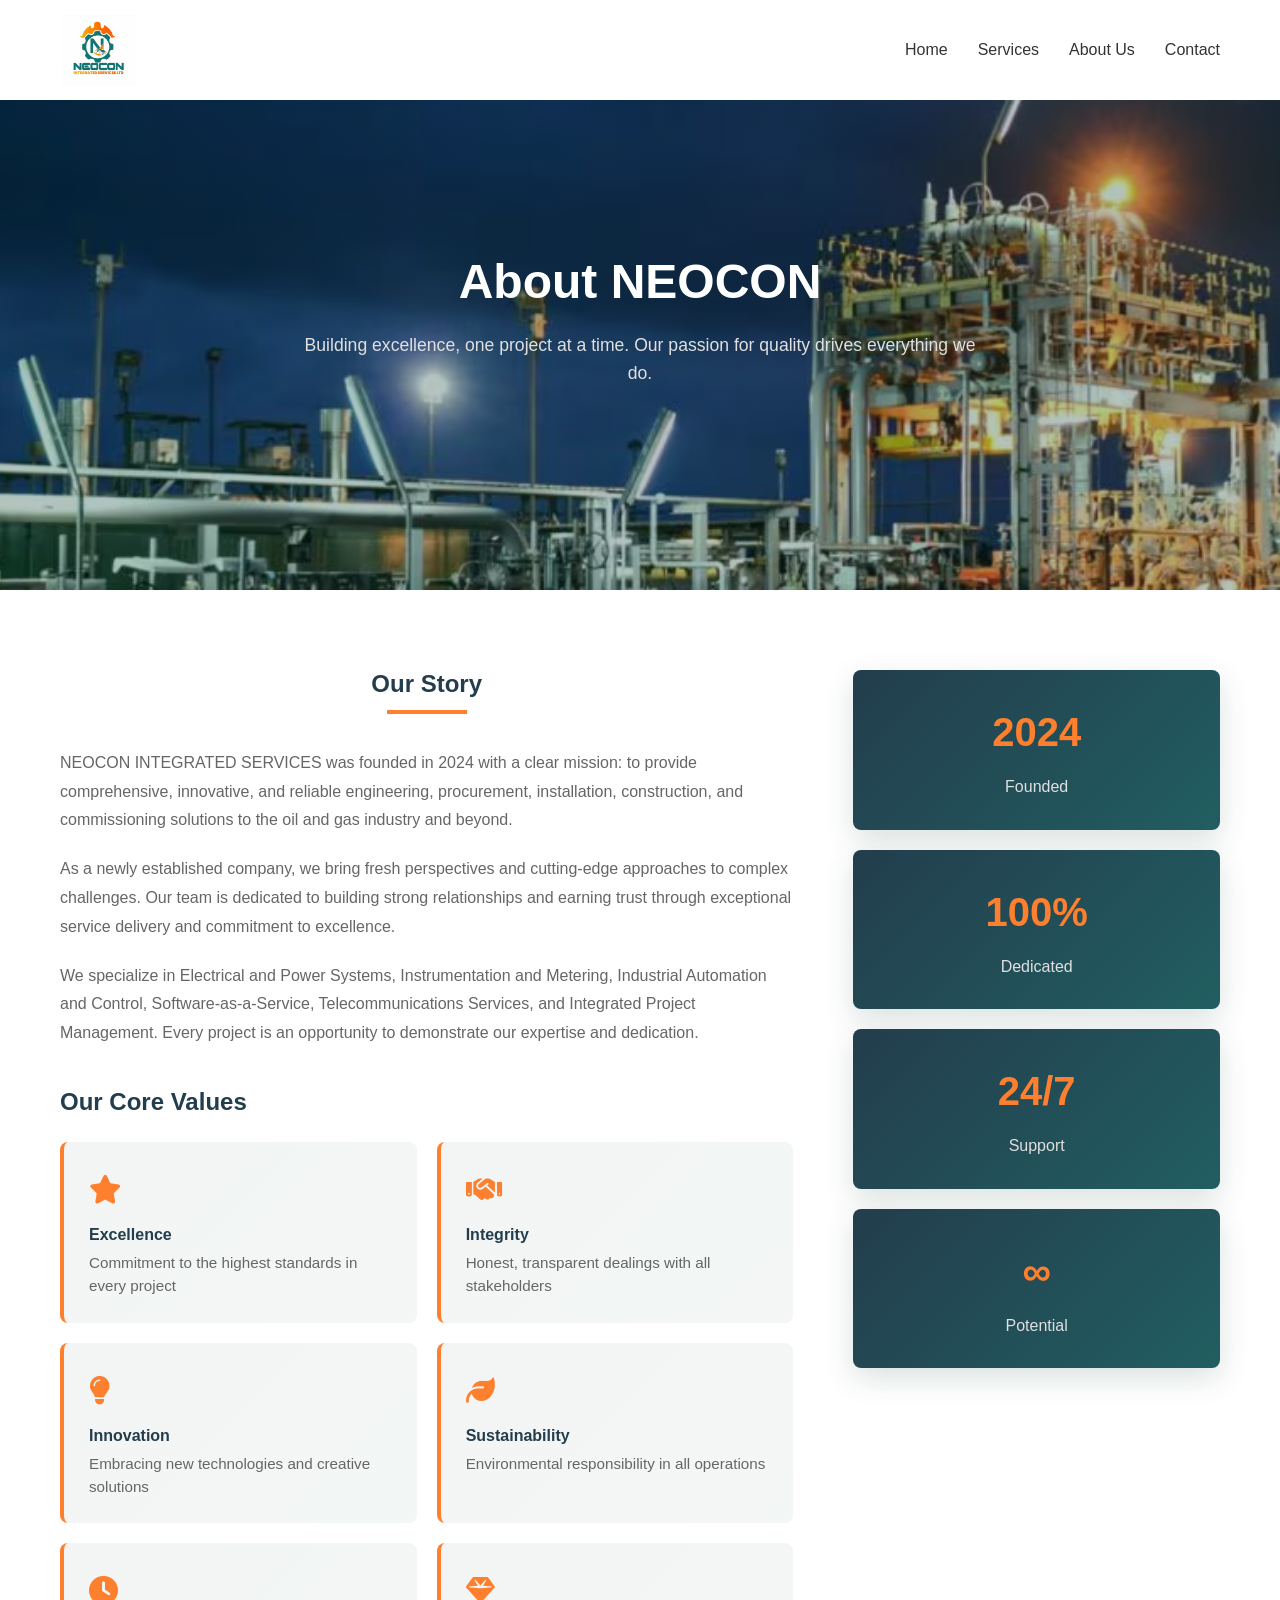
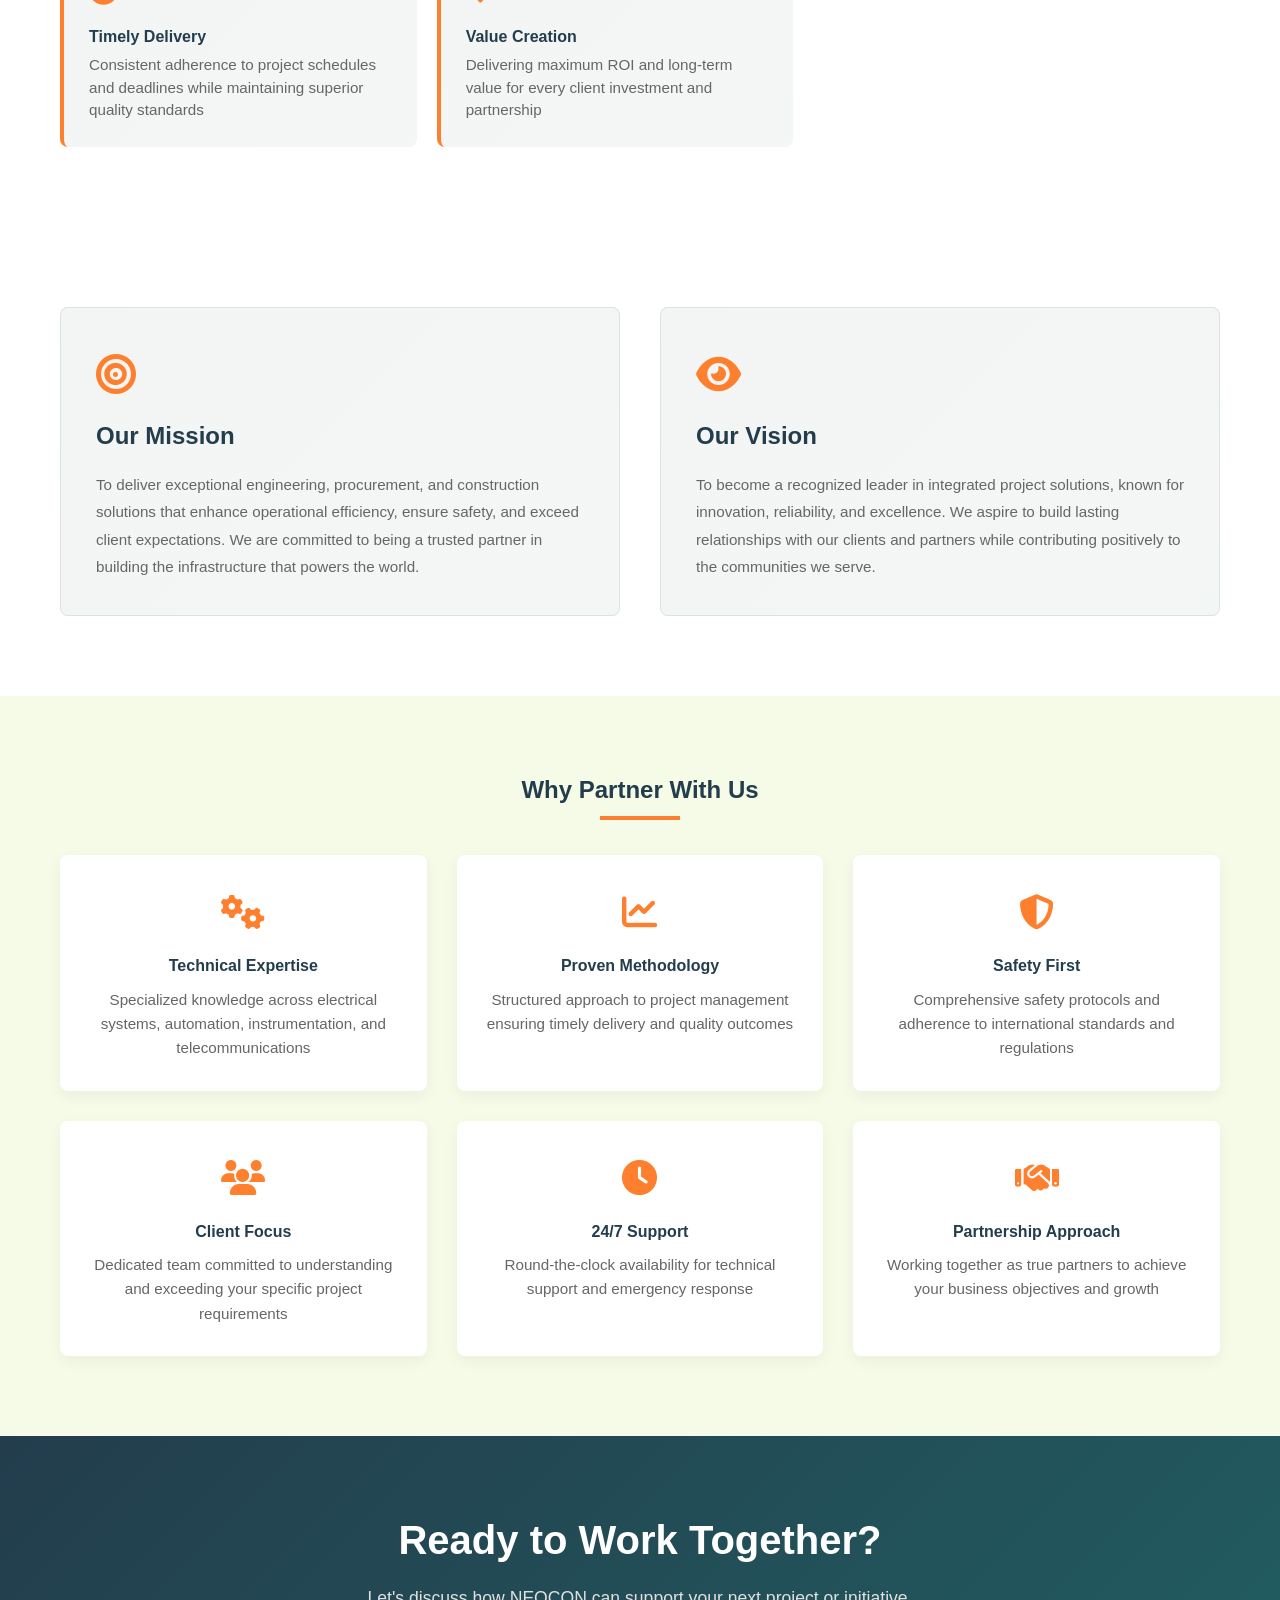
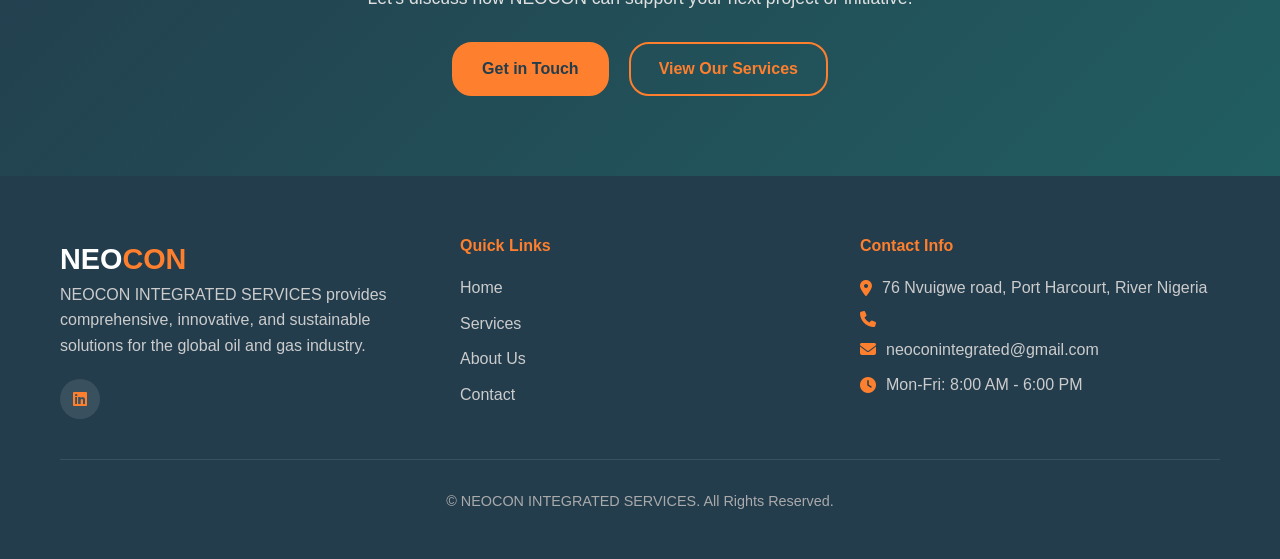
==== commit 621f8ae3: "Update about.html" ====
--- a/about.html
+++ b/about.html
@@ -27,9 +27,9 @@
                 <i class="fas fa-bars"></i>
             </button>
 
-            <button class="theme-toggle" id="theme-toggle" aria-label="Toggle theme">
+            <!-- <button class="theme-toggle" id="theme-toggle" aria-label="Toggle theme">
                 <i class="fas fa-moon"></i>
-            </button>
+            </button> -->
             
             <nav class="navigation">
                 <ul class="nav-list" id="nav-list">
@@ -436,3 +436,4 @@
     </script>
 </body>
 </html>
+
--- a/style.css
+++ b/style.css
@@ -992,7 +992,7 @@
             }
 
             .img-placeholder {
-                height: 43vh;
+                height: 39.5vh;
                 font-size: 3rem;
             }
         }
@@ -1434,4 +1434,7 @@
             .cert-upload-area {
                 padding: 20px;
             }
-        }+
+        }
+
+
--- a/style.css
+++ b/style.css
@@ -992,7 +992,7 @@
             }
 
             .img-placeholder {
-                height: 43vh;
+                height: 39.5vh;
                 font-size: 3rem;
             }
         }
@@ -1434,4 +1434,7 @@
             .cert-upload-area {
                 padding: 20px;
             }
-        }+
+        }
+
+
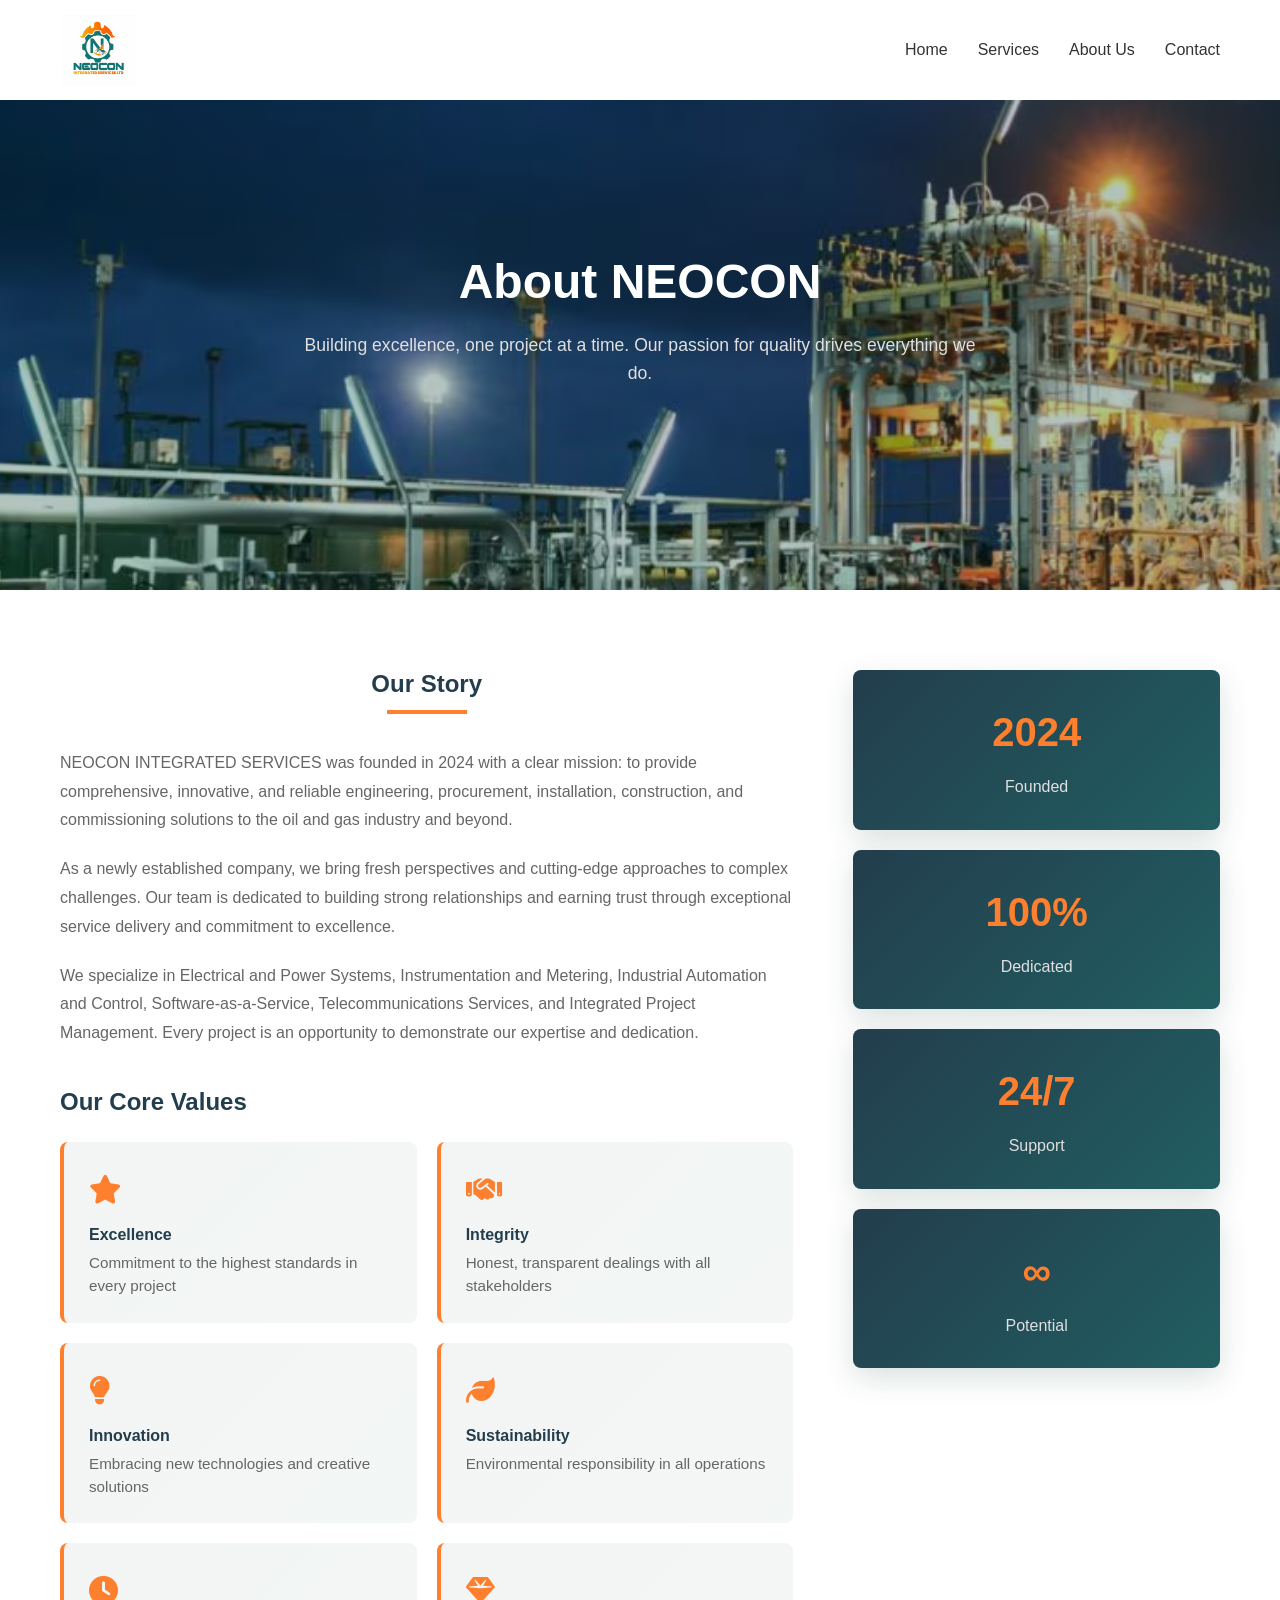
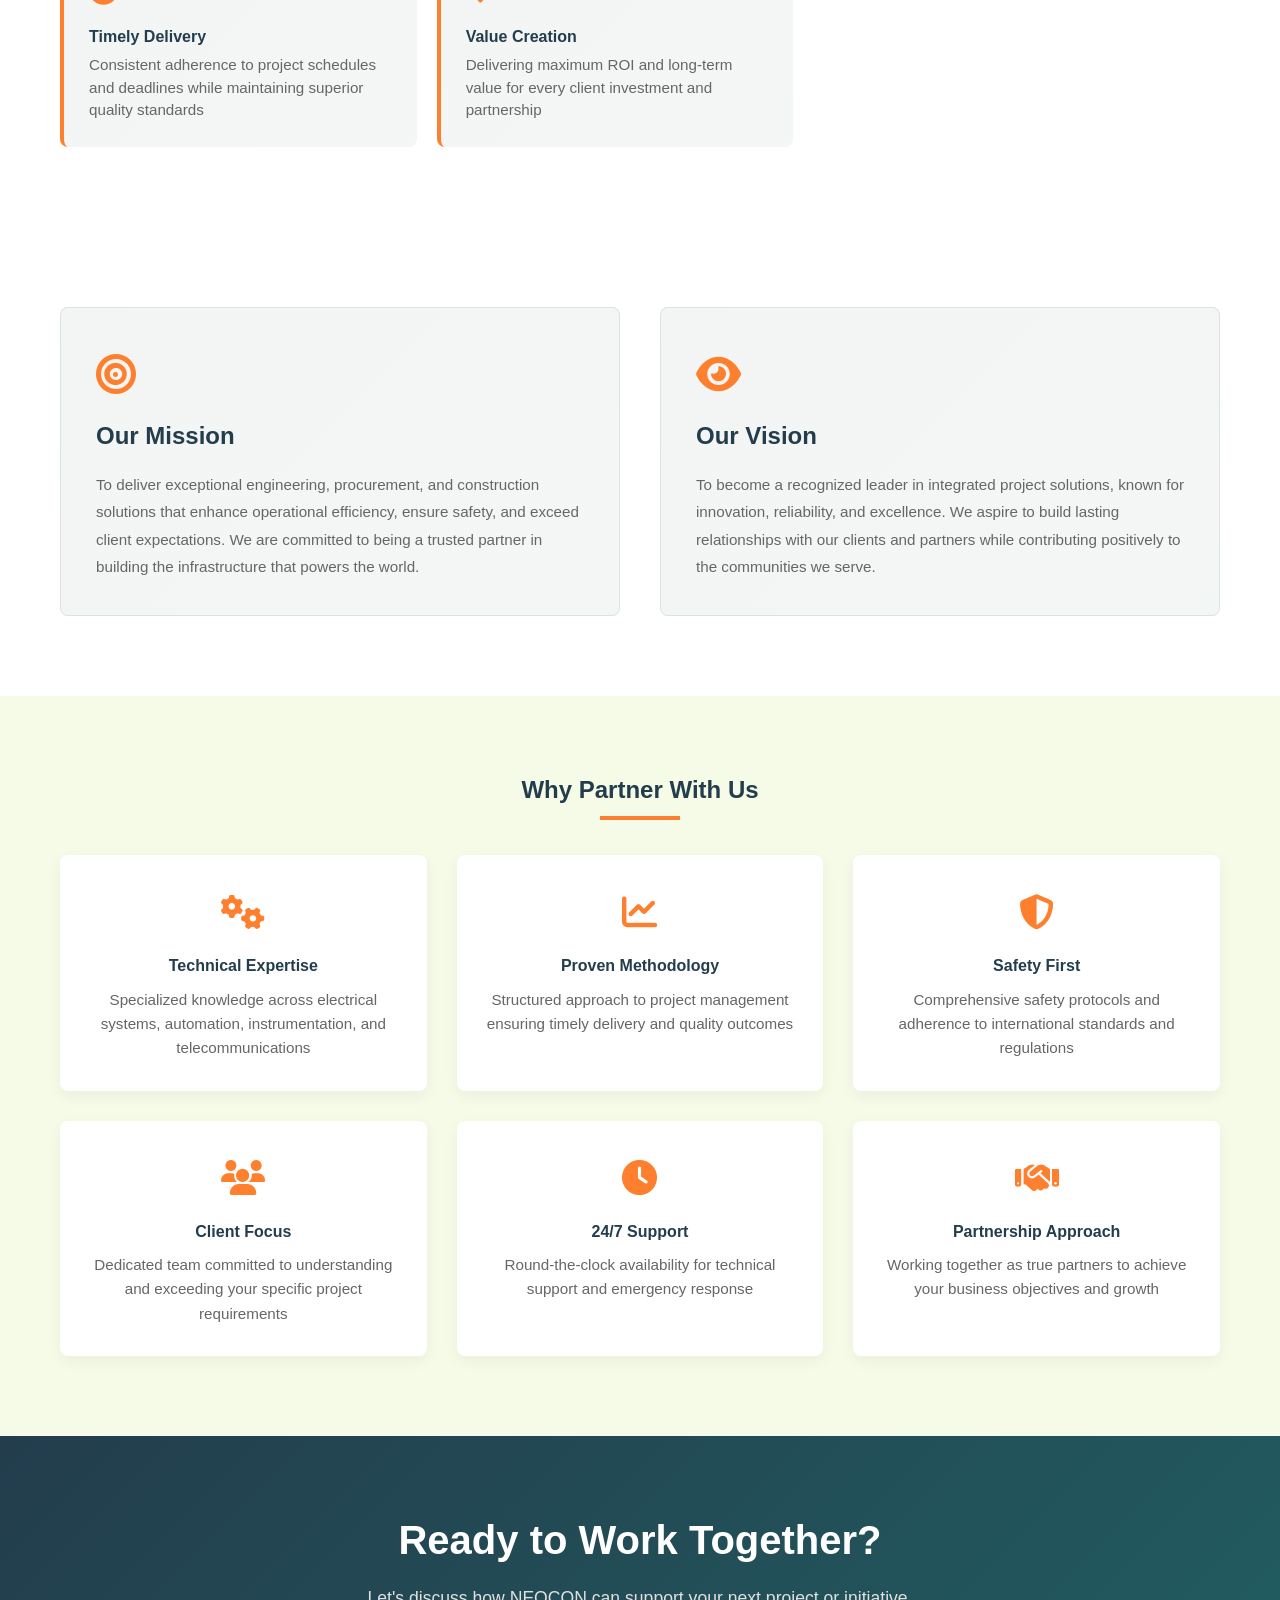
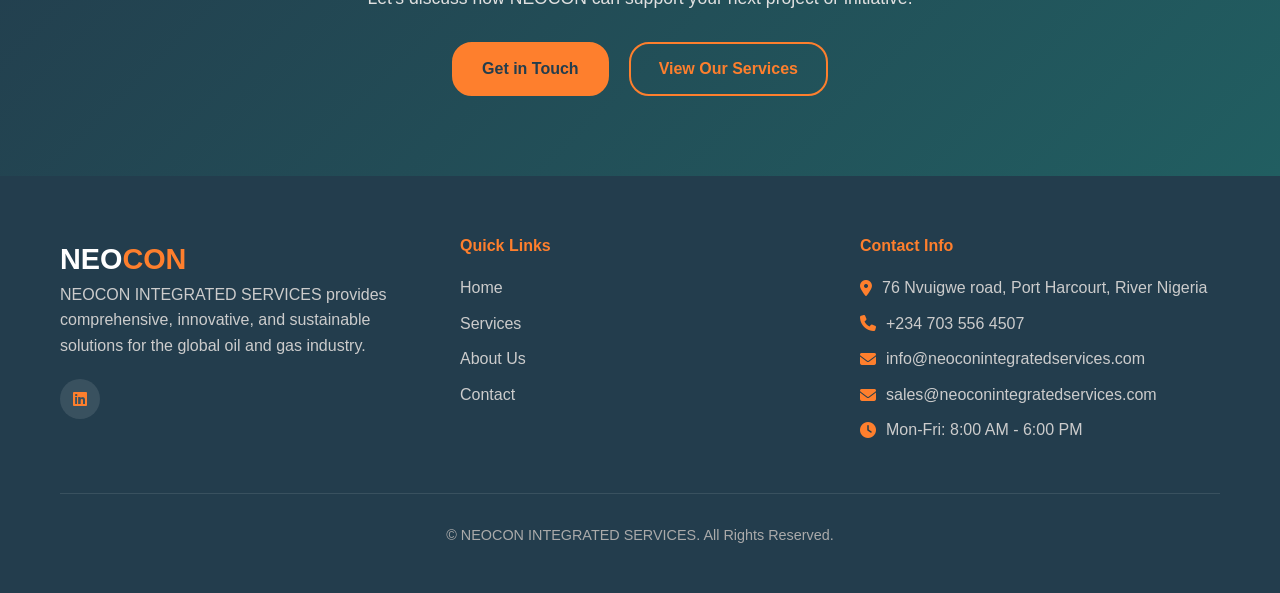
==== commit 69d2bc6c: "Add files via upload" ====
--- a/about.html
+++ b/about.html
@@ -27,9 +27,6 @@
                 <i class="fas fa-bars"></i>
             </button>
 
-            <!-- <button class="theme-toggle" id="theme-toggle" aria-label="Toggle theme">
-                <i class="fas fa-moon"></i>
-            </button> -->
             
             <nav class="navigation">
                 <ul class="nav-list" id="nav-list">
@@ -279,8 +276,9 @@
                 <div class="footer-contact">
                     <h4>Contact Info</h4>
                     <p><i class="fas fa-map-marker-alt"></i> <a href="https://maps.app.goo.gl/WwcGTMged2ic7TFr7" >  76 Nvuigwe road, Port Harcourt, River Nigeria</a></p>
-                    <p><i class="fas fa-phone"></i> <a href="tel:+"></a></p>
-                    <p><i class="fas fa-envelope"></i> <a href="mailto:neoconintegrated@gmail.com">neoconintegrated@gmail.com</a></p>
+                    <p><i class="fas fa-phone"></i> <a href="tel:+2347035564507">+234 703 556 4507</a></p>
+                    <p><i class="fas fa-envelope"></i> <a href="mailto:info@neoconintegratedservices.com">info@neoconintegratedservices.com</a></p>
+                    <p><i class="fas fa-envelope"></i> <a href="mailto:sales@neoconintegratedservices.com">sales@neoconintegratedservices.com</a></p>
                     <p><i class="fas fa-clock"></i> Mon-Fri: 8:00 AM - 6:00 PM</p>
                 </div>
             </div>
@@ -436,4 +434,3 @@
     </script>
 </body>
 </html>
-
--- a/style.css
+++ b/style.css
@@ -992,7 +992,7 @@
             }
 
             .img-placeholder {
-                height: 39.5vh;
+                height: 43vh;
                 font-size: 3rem;
             }
         }
@@ -1434,7 +1434,4 @@
             .cert-upload-area {
                 padding: 20px;
             }
-
-        }
-
-
+        }
--- a/style.css
+++ b/style.css
@@ -992,7 +992,7 @@
             }
 
             .img-placeholder {
-                height: 39.5vh;
+                height: 43vh;
                 font-size: 3rem;
             }
         }
@@ -1434,7 +1434,4 @@
             .cert-upload-area {
                 padding: 20px;
             }
-
-        }
-
-
+        }
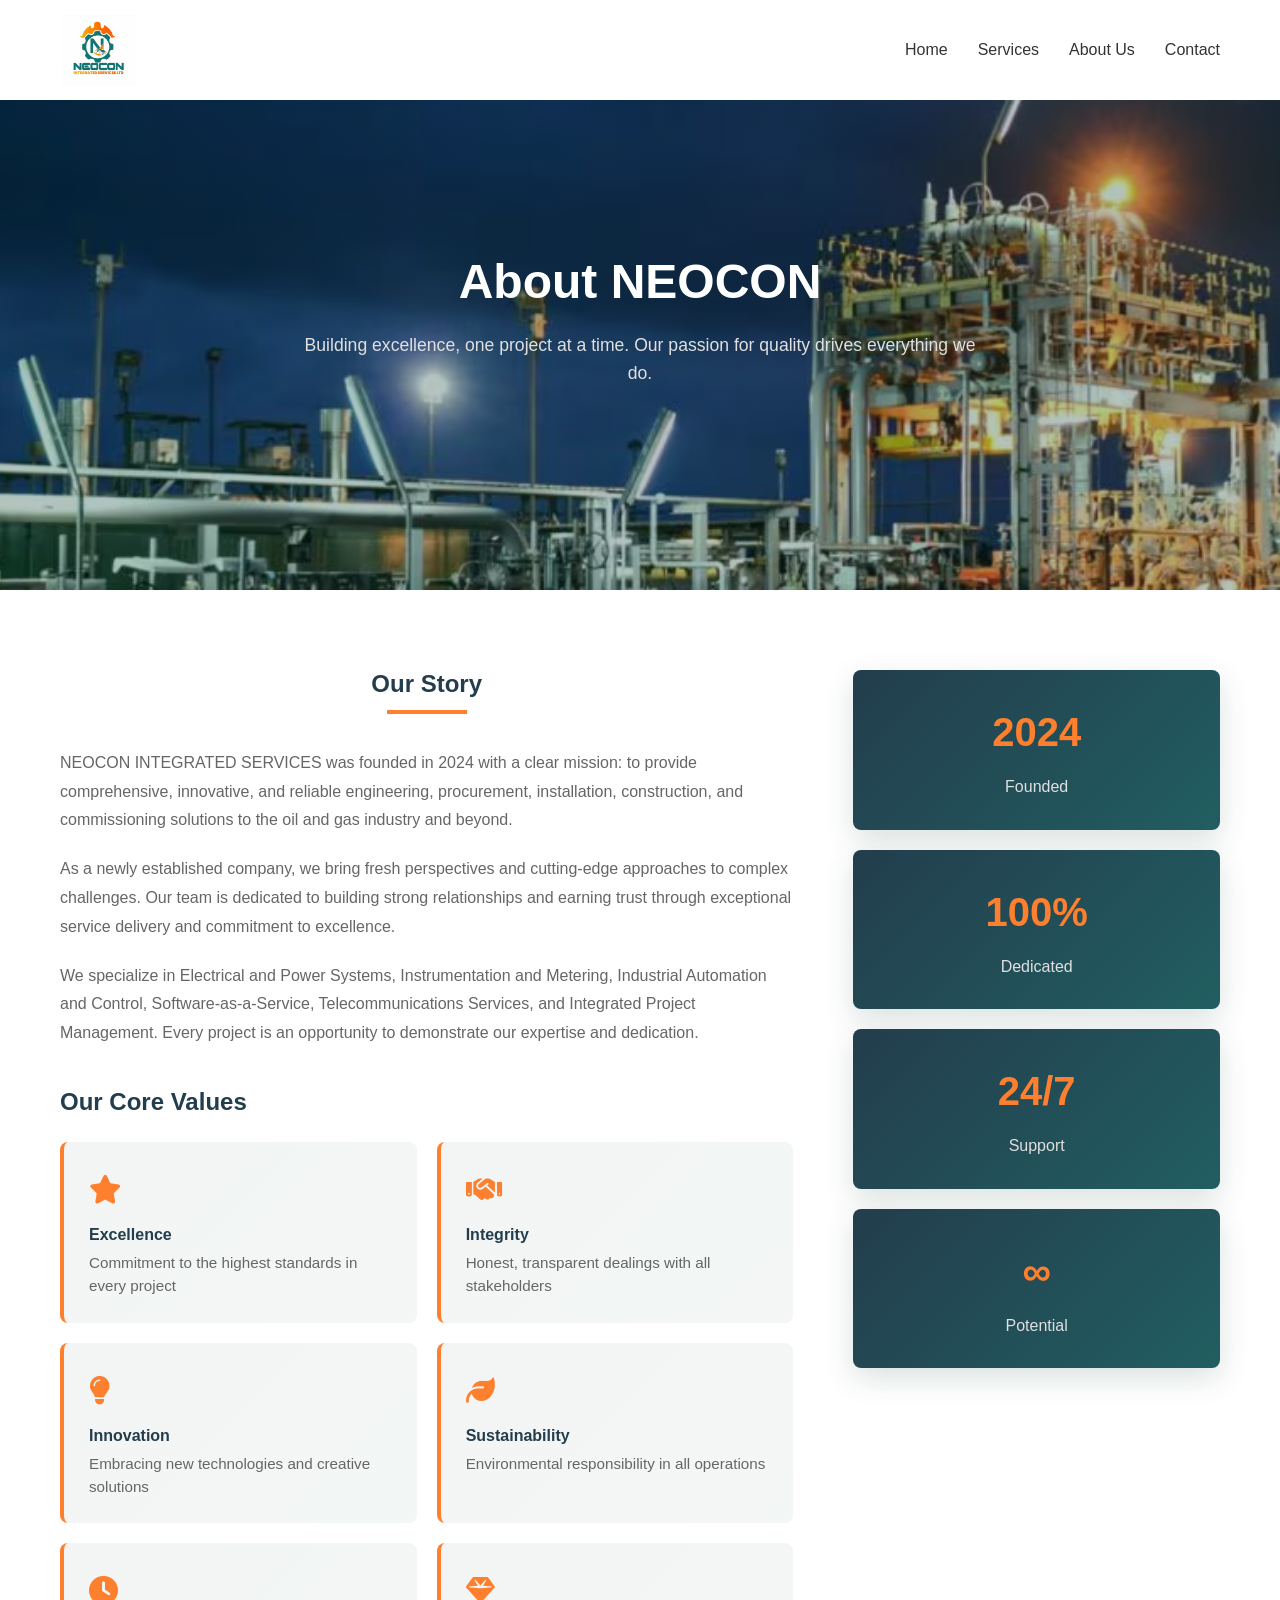
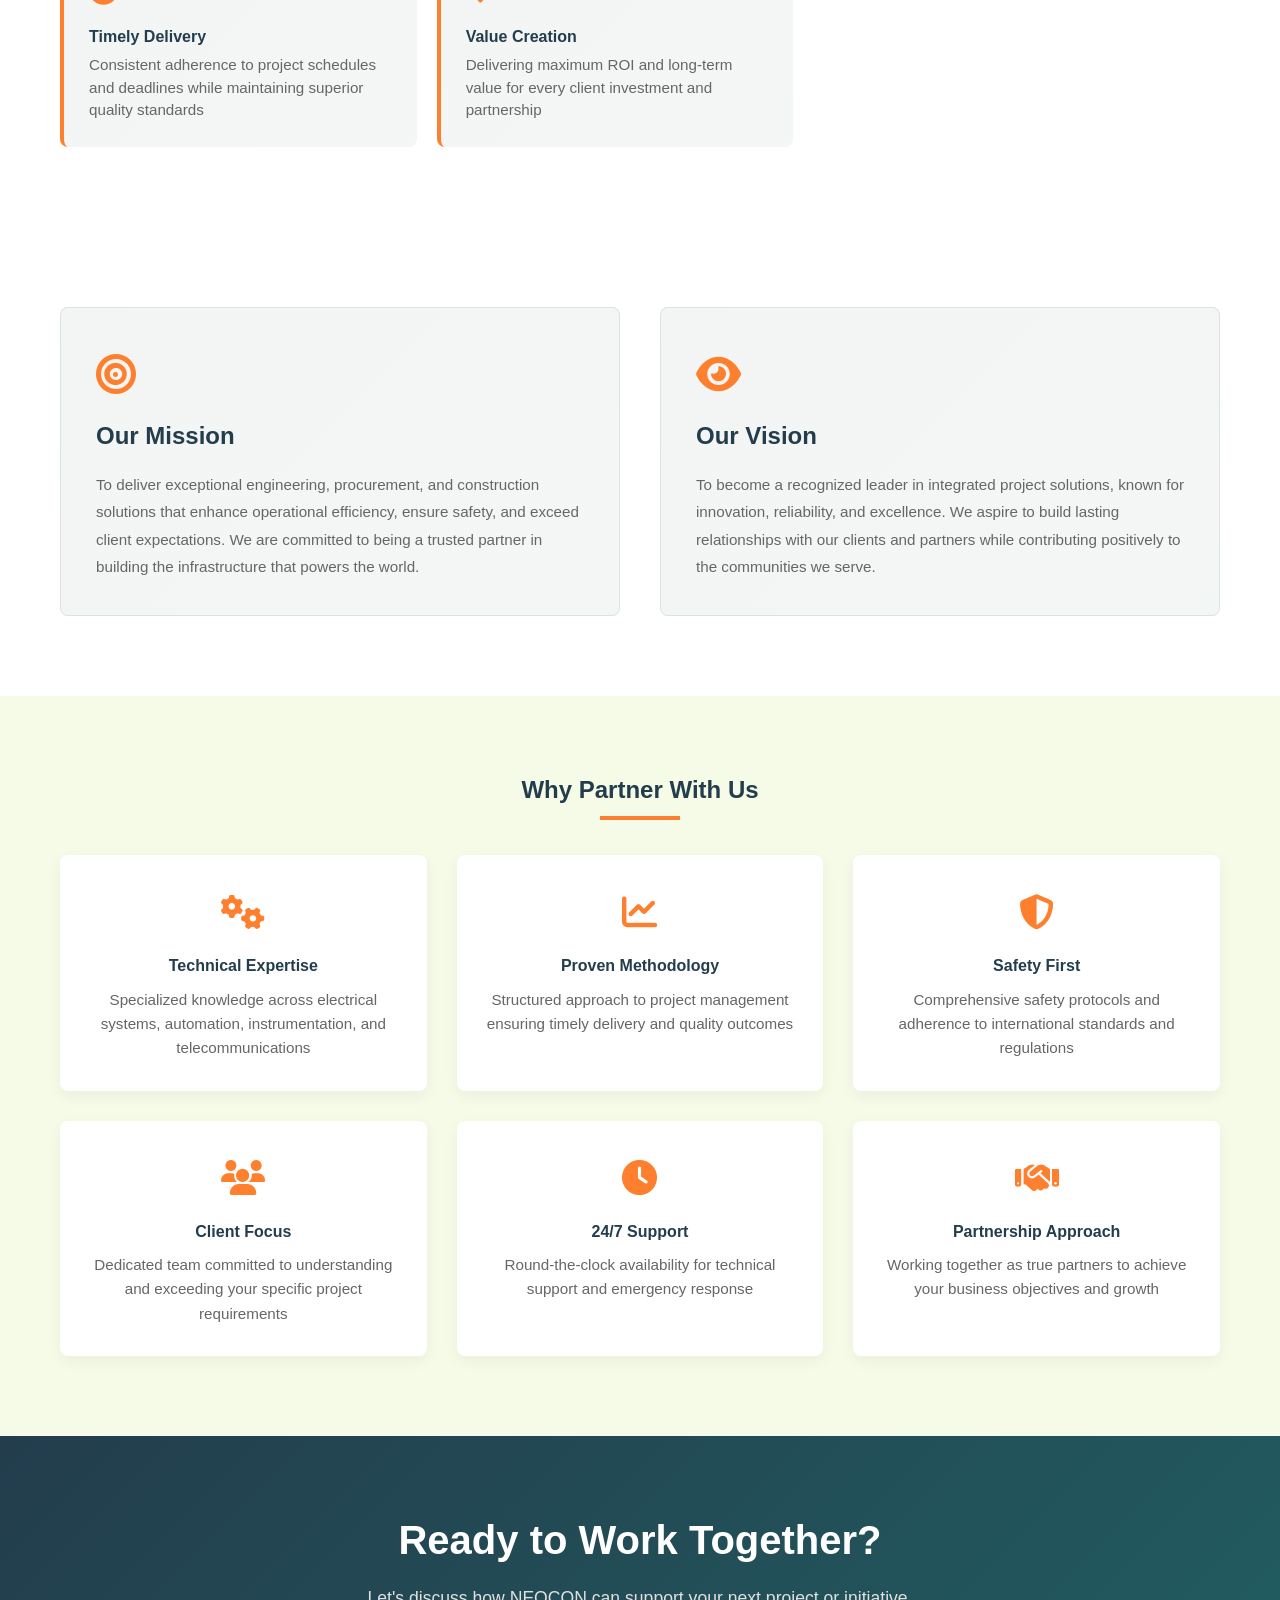
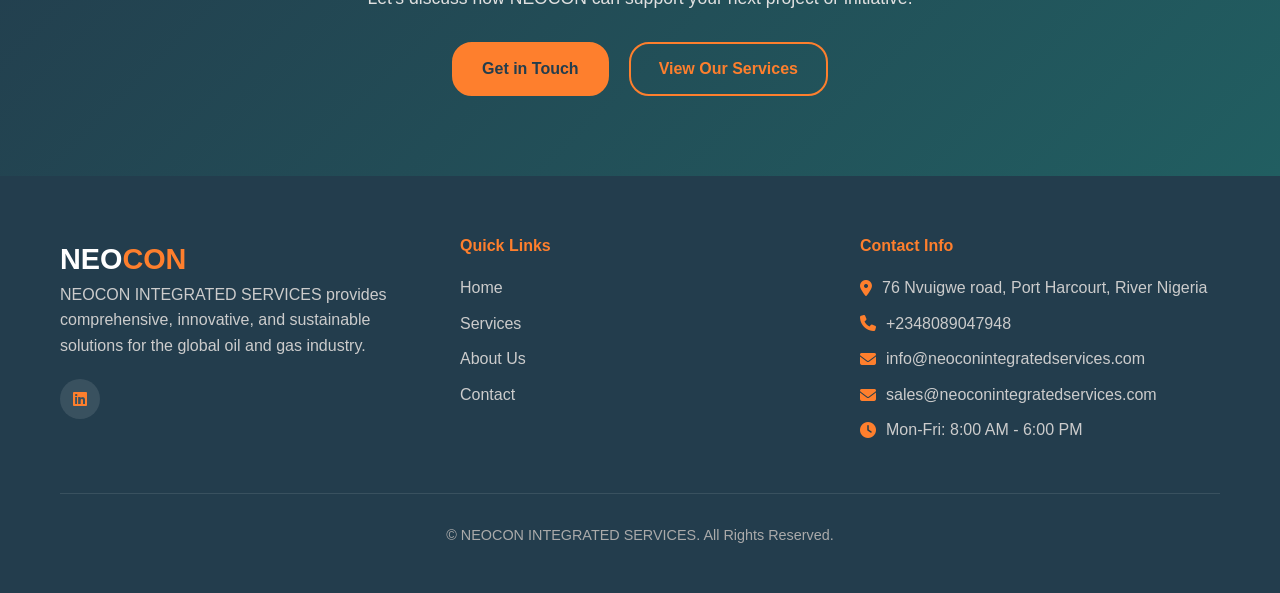
==== commit ec71dd3d: "contacts" ====
--- a/about.html
+++ b/about.html
@@ -255,7 +255,7 @@
                     </div>
                     <p>NEOCON INTEGRATED SERVICES provides comprehensive, innovative, and sustainable solutions for the global oil and gas industry.</p>
                     <div class="social-links">
-                        <a href="#"><i class="fab fa-linkedin"></i></a>
+                        <a href="https://www.linkedin.com/company/112218785/admin/dashboard/"><i class="fab fa-linkedin"></i></a>
                         <!-- <a href="#"><i class="fab fa-twitter"></i></a>
                         <a href="#"><i class="fab fa-facebook"></i></a>
                         <a href="#"><i class="fab fa-instagram"></i></a> -->
@@ -276,7 +276,7 @@
                 <div class="footer-contact">
                     <h4>Contact Info</h4>
                     <p><i class="fas fa-map-marker-alt"></i> <a href="https://maps.app.goo.gl/WwcGTMged2ic7TFr7" >  76 Nvuigwe road, Port Harcourt, River Nigeria</a></p>
-                    <p><i class="fas fa-phone"></i> <a href="tel:+2347035564507">+234 703 556 4507</a></p>
+                    <p><i class="fas fa-phone"></i> <a href="tel:+2348089047948"> +2348089047948</a></p>
                     <p><i class="fas fa-envelope"></i> <a href="mailto:info@neoconintegratedservices.com">info@neoconintegratedservices.com</a></p>
                     <p><i class="fas fa-envelope"></i> <a href="mailto:sales@neoconintegratedservices.com">sales@neoconintegratedservices.com</a></p>
                     <p><i class="fas fa-clock"></i> Mon-Fri: 8:00 AM - 6:00 PM</p>
--- a/style.css
+++ b/style.css
@@ -1154,7 +1154,7 @@
             margin-bottom: 20px;
         }
 
-        .cert-upload-area {
+.cert-upload-area {
             border: 2px dashed #ddd;
             border-radius: 8px;
             padding: 30px;
@@ -1179,6 +1179,328 @@
             margin-bottom: 10px;
             font-size: 2rem;
             color: var(--light-orange);
+        }
+
+        /* Newsletter Popup Styles */
+        .newsletter-popup-overlay {
+            display: none;
+            position: fixed;
+            top: 0;
+            left: 0;
+            width: 100%;
+            height: 100%;
+            background-color: rgba(0, 0, 0, 0.7);
+            z-index: 9999;
+            justify-content: center;
+            align-items: center;
+            padding: 20px;
+        }
+
+        .newsletter-popup-overlay.active {
+            display: flex;
+        }
+
+        .newsletter-popup {
+            background: linear-gradient(135deg, var(--dark-green), var(--medium-green));
+            border-radius: 15px;
+            padding: 40px;
+            max-width: 500px;
+            width: 100%;
+            position: relative;
+            color: var(--white);
+            box-shadow: 0 20px 60px rgba(0, 0, 0, 0.3);
+            animation: newsletterSlideIn 0.4s ease-out;
+        }
+
+        @keyframes newsletterSlideIn {
+            from {
+                opacity: 0;
+                transform: translateY(-50px) scale(0.9);
+            }
+            to {
+                opacity: 1;
+                transform: translateY(0) scale(1);
+            }
+        }
+
+        .newsletter-popup-close {
+            position: absolute;
+            top: 15px;
+            right: 15px;
+            background: rgba(255, 255, 255, 0.2);
+            border: none;
+            color: var(--white);
+            width: 35px;
+            height: 35px;
+            border-radius: 50%;
+            cursor: pointer;
+            font-size: 1.2rem;
+            transition: all 0.3s ease;
+            display: flex;
+            align-items: center;
+            justify-content: center;
+        }
+
+        .newsletter-popup-close:hover {
+            background: var(--light-orange);
+            color: var(--dark-green);
+            transform: rotate(90deg);
+        }
+
+        .newsletter-popup-icon {
+            width: 80px;
+            height: 80px;
+            background: var(--light-orange);
+            border-radius: 50%;
+            display: flex;
+            align-items: center;
+            justify-content: center;
+            margin: 0 auto 25px;
+            font-size: 2.5rem;
+            color: var(--dark-green);
+        }
+
+        .newsletter-popup h2 {
+            color: var(--white);
+            text-align: center;
+            margin-bottom: 15px;
+            font-size: 1.8rem;
+        }
+
+        .newsletter-popup p {
+            color: #e0e0e0;
+            text-align: center;
+            margin-bottom: 25px;
+            font-size: 1rem;
+            line-height: 1.6;
+        }
+
+        .newsletter-form-group {
+            margin-bottom: 20px;
+        }
+
+        .newsletter-form-group label {
+            display: block;
+            margin-bottom: 8px;
+            color: var(--white);
+            font-weight: 500;
+            font-size: 0.95rem;
+        }
+
+        .newsletter-form-group input {
+            width: 100%;
+            padding: 14px 18px;
+            border: 2px solid rgba(255, 255, 255, 0.2);
+            border-radius: 8px;
+            background: rgba(255, 255, 255, 0.1);
+            color: var(--white);
+            font-size: 1rem;
+            transition: all 0.3s ease;
+        }
+
+        .newsletter-form-group input::placeholder {
+            color: rgba(255, 255, 255, 0.5);
+        }
+
+        .newsletter-form-group input:focus {
+            outline: none;
+            border-color: var(--light-orange);
+            background: rgba(255, 255, 255, 0.15);
+        }
+
+        .newsletter-submit-btn {
+            width: 100%;
+            padding: 15px;
+            background: var(--light-orange);
+            color: var(--dark-green);
+            border: none;
+            border-radius: 8px;
+            font-size: 1.1rem;
+            font-weight: 600;
+            cursor: pointer;
+            transition: all 0.3s ease;
+            margin-top: 10px;
+        }
+
+        .newsletter-submit-btn:hover {
+            background: var(--white);
+            transform: translateY(-2px);
+            box-shadow: 0 5px 20px rgba(249, 168, 38, 0.4);
+        }
+
+        .newsletter-success-message {
+            display: none;
+            text-align: center;
+            padding: 20px;
+        }
+
+        .newsletter-success-message.show {
+            display: block;
+        }
+
+        .newsletter-success-message i {
+            font-size: 3rem;
+            color: var(--light-orange);
+            margin-bottom: 15px;
+        }
+
+        .newsletter-success-message h3 {
+            color: var(--white);
+            margin-bottom: 10px;
+        }
+
+        .newsletter-success-message p {
+            color: #e0e0e0;
+            margin: 0;
+        }
+
+        .newsletter-no-thanks {
+            display: block;
+            text-align: center;
+            margin-top: 20px;
+            color: rgba(255, 255, 255, 0.6);
+            font-size: 0.9rem;
+            cursor: pointer;
+            transition: color 0.3s ease;
+        }
+
+        .newsletter-no-thanks:hover {
+            color: var(--white);
+        }
+
+        /* Floating Newsletter Button */
+        .floating-newsletter-btn {
+            position: fixed;
+            bottom: 30px;
+            right: 30px;
+            width: 60px;
+            height: 60px;
+            background: linear-gradient(135deg, var(--dark-green), var(--medium-green));
+            border-radius: 50%;
+            display: flex;
+            align-items: center;
+            justify-content: center;
+            cursor: pointer;
+            box-shadow: 0 5px 25px rgba(10, 61, 47, 0.4);
+            z-index: 1000;
+            transition: all 0.3s ease;
+            border: 3px solid var(--light-orange);
+        }
+
+        .floating-newsletter-btn:hover {
+            transform: scale(1.1);
+            box-shadow: 0 8px 35px rgba(10, 61, 47, 0.5);
+        }
+
+        .floating-newsletter-btn i {
+            font-size: 1.5rem;
+            color: var(--light-orange);
+            transition: all 0.3s ease;
+        }
+
+        .floating-newsletter-btn:hover i {
+            color: var(--white);
+            transform: rotate(-10deg);
+        }
+
+        .floating-newsletter-btn .notification-badge {
+            position: absolute;
+            top: -5px;
+            right: -5px;
+            background: var(--light-orange);
+            color: var(--dark-green);
+            width: 22px;
+            height: 22px;
+            border-radius: 50%;
+            font-size: 0.75rem;
+            font-weight: 700;
+            display: flex;
+            align-items: center;
+            justify-content: center;
+            animation: pulse 2s infinite;
+        }
+
+        @keyframes pulse {
+            0%, 100% {
+                transform: scale(1);
+            }
+            50% {
+                transform: scale(1.1);
+            }
+        }
+
+        /* Newsletter in Footer Section */
+        .footer-newsletter {
+            margin-top: 30px;
+            padding-top: 25px;
+            border-top: 1px solid rgba(255, 255, 255, 0.1);
+        }
+
+        .footer-newsletter h4 {
+            color: var(--light-orange);
+            margin-bottom: 15px;
+            font-size: 1.1rem;
+        }
+
+        .footer-newsletter-form {
+            display: flex;
+            gap: 10px;
+        }
+
+        .footer-newsletter-form input {
+            flex: 1;
+            padding: 10px 15px;
+            border: none;
+            border-radius: 5px;
+            background: rgba(255, 255, 255, 0.1);
+            color: var(--white);
+            font-size: 0.9rem;
+        }
+
+        .footer-newsletter-form input::placeholder {
+            color: rgba(255, 255, 255, 0.5);
+        }
+
+        .footer-newsletter-form input:focus {
+            outline: none;
+            background: rgba(255, 255, 255, 0.15);
+        }
+
+        .footer-newsletter-form button {
+            padding: 10px 18px;
+            background: var(--light-orange);
+            color: var(--dark-green);
+            border: none;
+            border-radius: 5px;
+            cursor: pointer;
+            font-weight: 600;
+            transition: all 0.3s ease;
+        }
+
+        .footer-newsletter-form button:hover {
+            background: var(--white);
+        }
+
+        /* Responsive Newsletter */
+        @media (max-width: 576px) {
+            .newsletter-popup {
+                padding: 30px 25px;
+            }
+
+            .newsletter-popup h2 {
+                font-size: 1.5rem;
+            }
+
+            .floating-newsletter-btn {
+                bottom: 20px;
+                right: 20px;
+                width: 55px;
+                height: 55px;
+            }
+
+            .floating-newsletter-btn i {
+                font-size: 1.3rem;
+            }
         }
 
         /* Certification Gallery */
--- a/style.css
+++ b/style.css
@@ -1154,7 +1154,7 @@
             margin-bottom: 20px;
         }
 
-        .cert-upload-area {
+.cert-upload-area {
             border: 2px dashed #ddd;
             border-radius: 8px;
             padding: 30px;
@@ -1179,6 +1179,328 @@
             margin-bottom: 10px;
             font-size: 2rem;
             color: var(--light-orange);
+        }
+
+        /* Newsletter Popup Styles */
+        .newsletter-popup-overlay {
+            display: none;
+            position: fixed;
+            top: 0;
+            left: 0;
+            width: 100%;
+            height: 100%;
+            background-color: rgba(0, 0, 0, 0.7);
+            z-index: 9999;
+            justify-content: center;
+            align-items: center;
+            padding: 20px;
+        }
+
+        .newsletter-popup-overlay.active {
+            display: flex;
+        }
+
+        .newsletter-popup {
+            background: linear-gradient(135deg, var(--dark-green), var(--medium-green));
+            border-radius: 15px;
+            padding: 40px;
+            max-width: 500px;
+            width: 100%;
+            position: relative;
+            color: var(--white);
+            box-shadow: 0 20px 60px rgba(0, 0, 0, 0.3);
+            animation: newsletterSlideIn 0.4s ease-out;
+        }
+
+        @keyframes newsletterSlideIn {
+            from {
+                opacity: 0;
+                transform: translateY(-50px) scale(0.9);
+            }
+            to {
+                opacity: 1;
+                transform: translateY(0) scale(1);
+            }
+        }
+
+        .newsletter-popup-close {
+            position: absolute;
+            top: 15px;
+            right: 15px;
+            background: rgba(255, 255, 255, 0.2);
+            border: none;
+            color: var(--white);
+            width: 35px;
+            height: 35px;
+            border-radius: 50%;
+            cursor: pointer;
+            font-size: 1.2rem;
+            transition: all 0.3s ease;
+            display: flex;
+            align-items: center;
+            justify-content: center;
+        }
+
+        .newsletter-popup-close:hover {
+            background: var(--light-orange);
+            color: var(--dark-green);
+            transform: rotate(90deg);
+        }
+
+        .newsletter-popup-icon {
+            width: 80px;
+            height: 80px;
+            background: var(--light-orange);
+            border-radius: 50%;
+            display: flex;
+            align-items: center;
+            justify-content: center;
+            margin: 0 auto 25px;
+            font-size: 2.5rem;
+            color: var(--dark-green);
+        }
+
+        .newsletter-popup h2 {
+            color: var(--white);
+            text-align: center;
+            margin-bottom: 15px;
+            font-size: 1.8rem;
+        }
+
+        .newsletter-popup p {
+            color: #e0e0e0;
+            text-align: center;
+            margin-bottom: 25px;
+            font-size: 1rem;
+            line-height: 1.6;
+        }
+
+        .newsletter-form-group {
+            margin-bottom: 20px;
+        }
+
+        .newsletter-form-group label {
+            display: block;
+            margin-bottom: 8px;
+            color: var(--white);
+            font-weight: 500;
+            font-size: 0.95rem;
+        }
+
+        .newsletter-form-group input {
+            width: 100%;
+            padding: 14px 18px;
+            border: 2px solid rgba(255, 255, 255, 0.2);
+            border-radius: 8px;
+            background: rgba(255, 255, 255, 0.1);
+            color: var(--white);
+            font-size: 1rem;
+            transition: all 0.3s ease;
+        }
+
+        .newsletter-form-group input::placeholder {
+            color: rgba(255, 255, 255, 0.5);
+        }
+
+        .newsletter-form-group input:focus {
+            outline: none;
+            border-color: var(--light-orange);
+            background: rgba(255, 255, 255, 0.15);
+        }
+
+        .newsletter-submit-btn {
+            width: 100%;
+            padding: 15px;
+            background: var(--light-orange);
+            color: var(--dark-green);
+            border: none;
+            border-radius: 8px;
+            font-size: 1.1rem;
+            font-weight: 600;
+            cursor: pointer;
+            transition: all 0.3s ease;
+            margin-top: 10px;
+        }
+
+        .newsletter-submit-btn:hover {
+            background: var(--white);
+            transform: translateY(-2px);
+            box-shadow: 0 5px 20px rgba(249, 168, 38, 0.4);
+        }
+
+        .newsletter-success-message {
+            display: none;
+            text-align: center;
+            padding: 20px;
+        }
+
+        .newsletter-success-message.show {
+            display: block;
+        }
+
+        .newsletter-success-message i {
+            font-size: 3rem;
+            color: var(--light-orange);
+            margin-bottom: 15px;
+        }
+
+        .newsletter-success-message h3 {
+            color: var(--white);
+            margin-bottom: 10px;
+        }
+
+        .newsletter-success-message p {
+            color: #e0e0e0;
+            margin: 0;
+        }
+
+        .newsletter-no-thanks {
+            display: block;
+            text-align: center;
+            margin-top: 20px;
+            color: rgba(255, 255, 255, 0.6);
+            font-size: 0.9rem;
+            cursor: pointer;
+            transition: color 0.3s ease;
+        }
+
+        .newsletter-no-thanks:hover {
+            color: var(--white);
+        }
+
+        /* Floating Newsletter Button */
+        .floating-newsletter-btn {
+            position: fixed;
+            bottom: 30px;
+            right: 30px;
+            width: 60px;
+            height: 60px;
+            background: linear-gradient(135deg, var(--dark-green), var(--medium-green));
+            border-radius: 50%;
+            display: flex;
+            align-items: center;
+            justify-content: center;
+            cursor: pointer;
+            box-shadow: 0 5px 25px rgba(10, 61, 47, 0.4);
+            z-index: 1000;
+            transition: all 0.3s ease;
+            border: 3px solid var(--light-orange);
+        }
+
+        .floating-newsletter-btn:hover {
+            transform: scale(1.1);
+            box-shadow: 0 8px 35px rgba(10, 61, 47, 0.5);
+        }
+
+        .floating-newsletter-btn i {
+            font-size: 1.5rem;
+            color: var(--light-orange);
+            transition: all 0.3s ease;
+        }
+
+        .floating-newsletter-btn:hover i {
+            color: var(--white);
+            transform: rotate(-10deg);
+        }
+
+        .floating-newsletter-btn .notification-badge {
+            position: absolute;
+            top: -5px;
+            right: -5px;
+            background: var(--light-orange);
+            color: var(--dark-green);
+            width: 22px;
+            height: 22px;
+            border-radius: 50%;
+            font-size: 0.75rem;
+            font-weight: 700;
+            display: flex;
+            align-items: center;
+            justify-content: center;
+            animation: pulse 2s infinite;
+        }
+
+        @keyframes pulse {
+            0%, 100% {
+                transform: scale(1);
+            }
+            50% {
+                transform: scale(1.1);
+            }
+        }
+
+        /* Newsletter in Footer Section */
+        .footer-newsletter {
+            margin-top: 30px;
+            padding-top: 25px;
+            border-top: 1px solid rgba(255, 255, 255, 0.1);
+        }
+
+        .footer-newsletter h4 {
+            color: var(--light-orange);
+            margin-bottom: 15px;
+            font-size: 1.1rem;
+        }
+
+        .footer-newsletter-form {
+            display: flex;
+            gap: 10px;
+        }
+
+        .footer-newsletter-form input {
+            flex: 1;
+            padding: 10px 15px;
+            border: none;
+            border-radius: 5px;
+            background: rgba(255, 255, 255, 0.1);
+            color: var(--white);
+            font-size: 0.9rem;
+        }
+
+        .footer-newsletter-form input::placeholder {
+            color: rgba(255, 255, 255, 0.5);
+        }
+
+        .footer-newsletter-form input:focus {
+            outline: none;
+            background: rgba(255, 255, 255, 0.15);
+        }
+
+        .footer-newsletter-form button {
+            padding: 10px 18px;
+            background: var(--light-orange);
+            color: var(--dark-green);
+            border: none;
+            border-radius: 5px;
+            cursor: pointer;
+            font-weight: 600;
+            transition: all 0.3s ease;
+        }
+
+        .footer-newsletter-form button:hover {
+            background: var(--white);
+        }
+
+        /* Responsive Newsletter */
+        @media (max-width: 576px) {
+            .newsletter-popup {
+                padding: 30px 25px;
+            }
+
+            .newsletter-popup h2 {
+                font-size: 1.5rem;
+            }
+
+            .floating-newsletter-btn {
+                bottom: 20px;
+                right: 20px;
+                width: 55px;
+                height: 55px;
+            }
+
+            .floating-newsletter-btn i {
+                font-size: 1.3rem;
+            }
         }
 
         /* Certification Gallery */
